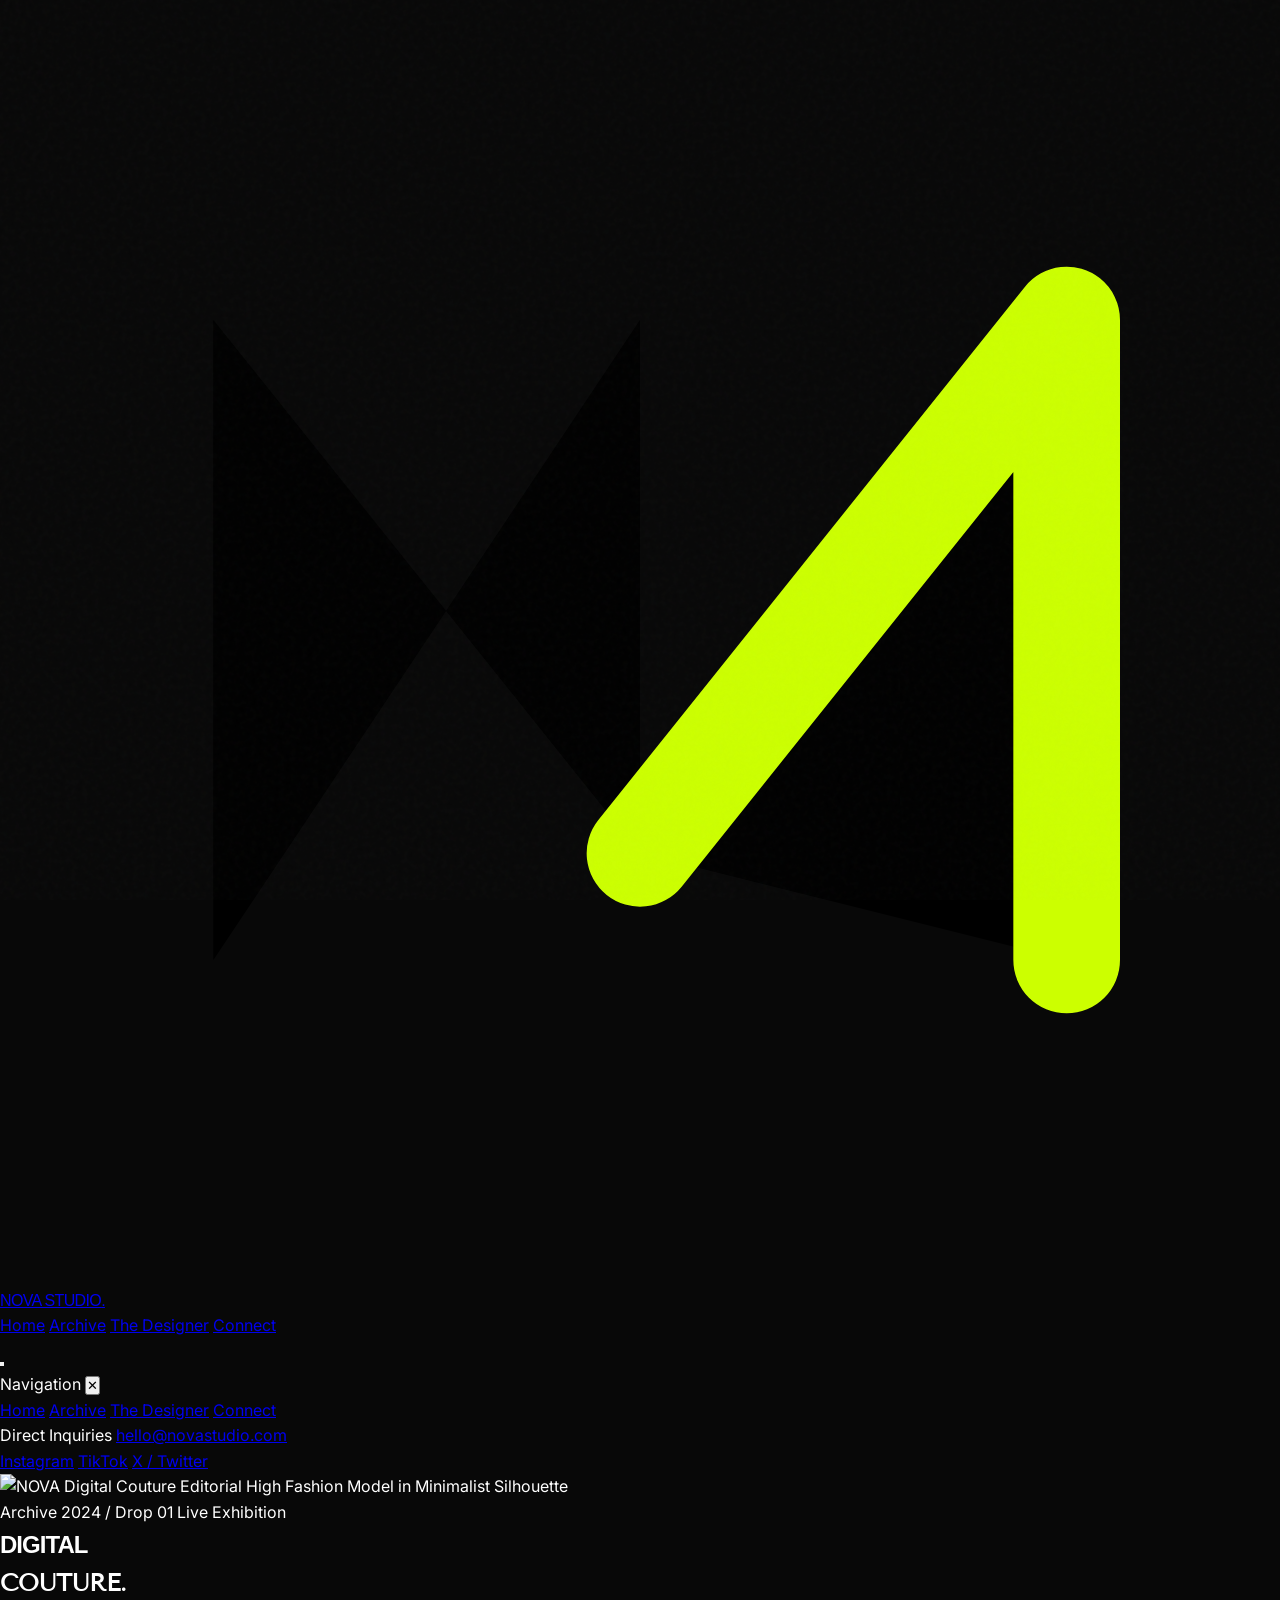
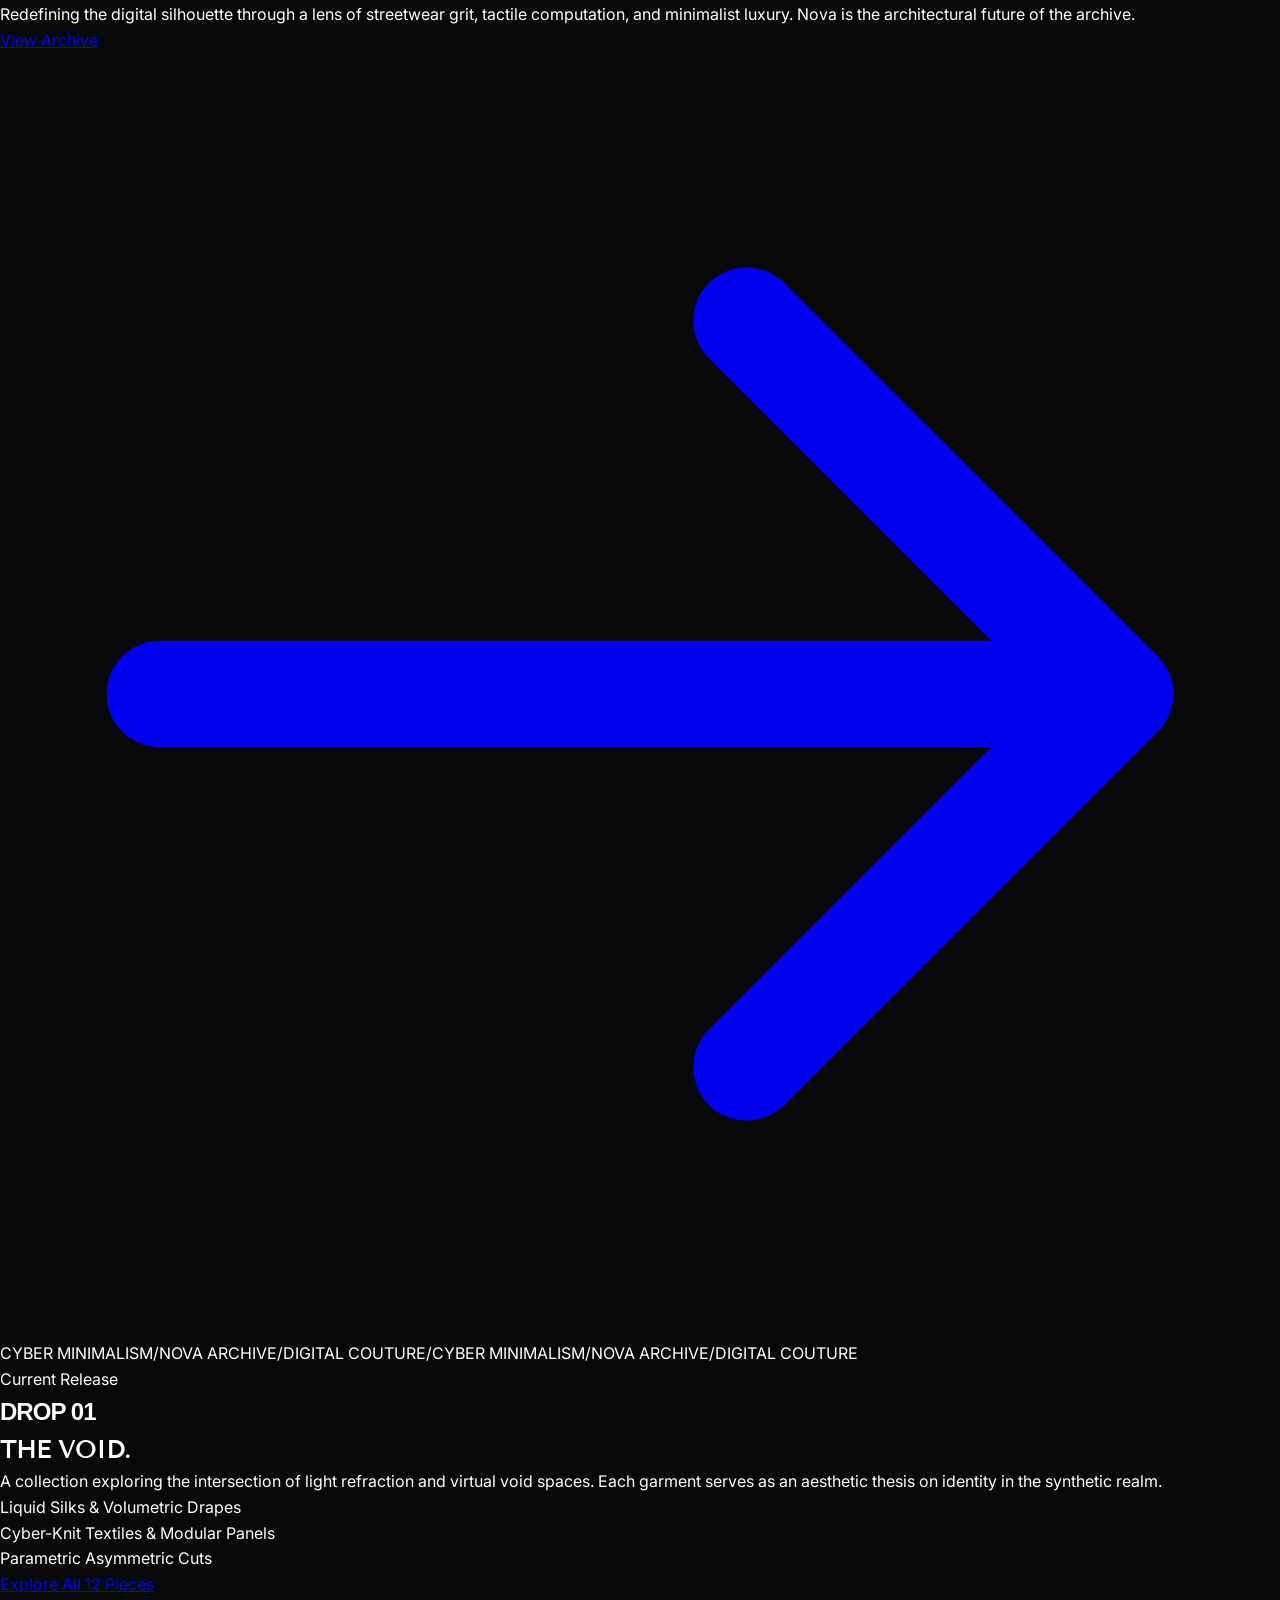
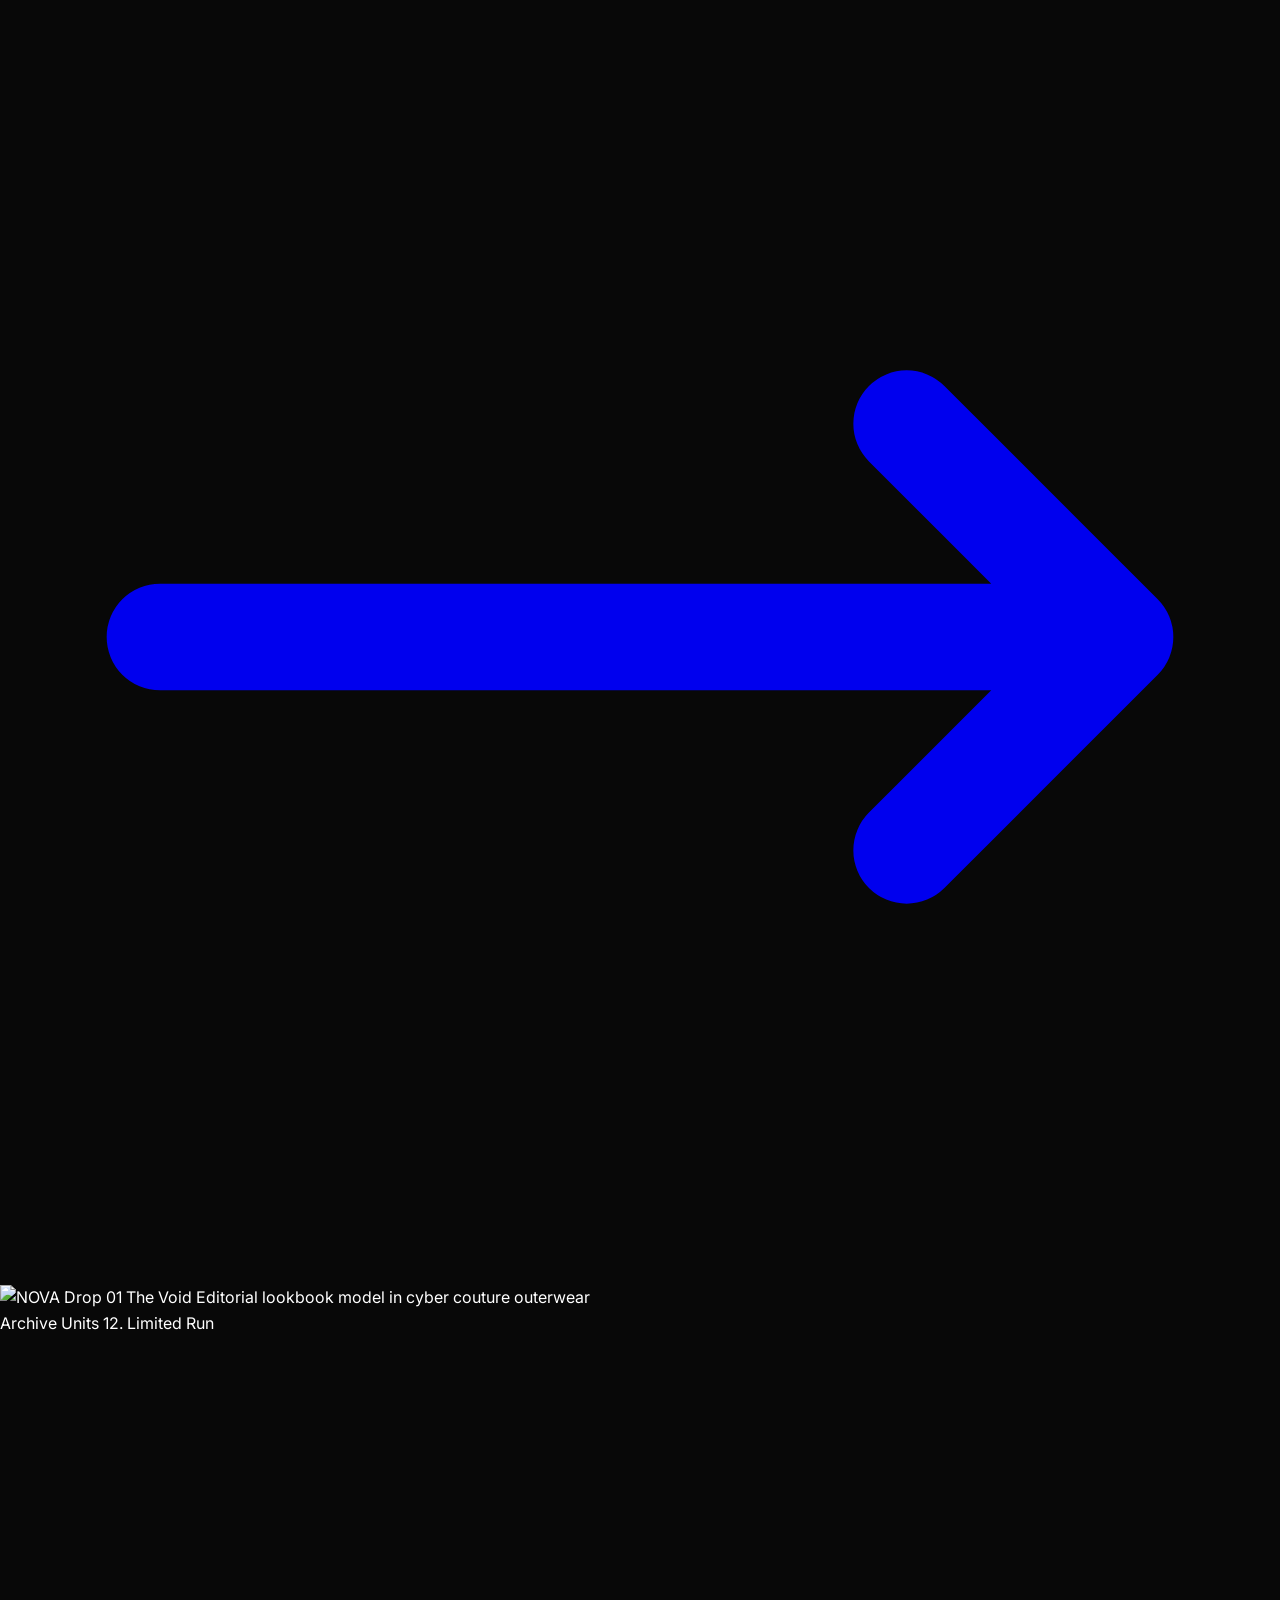
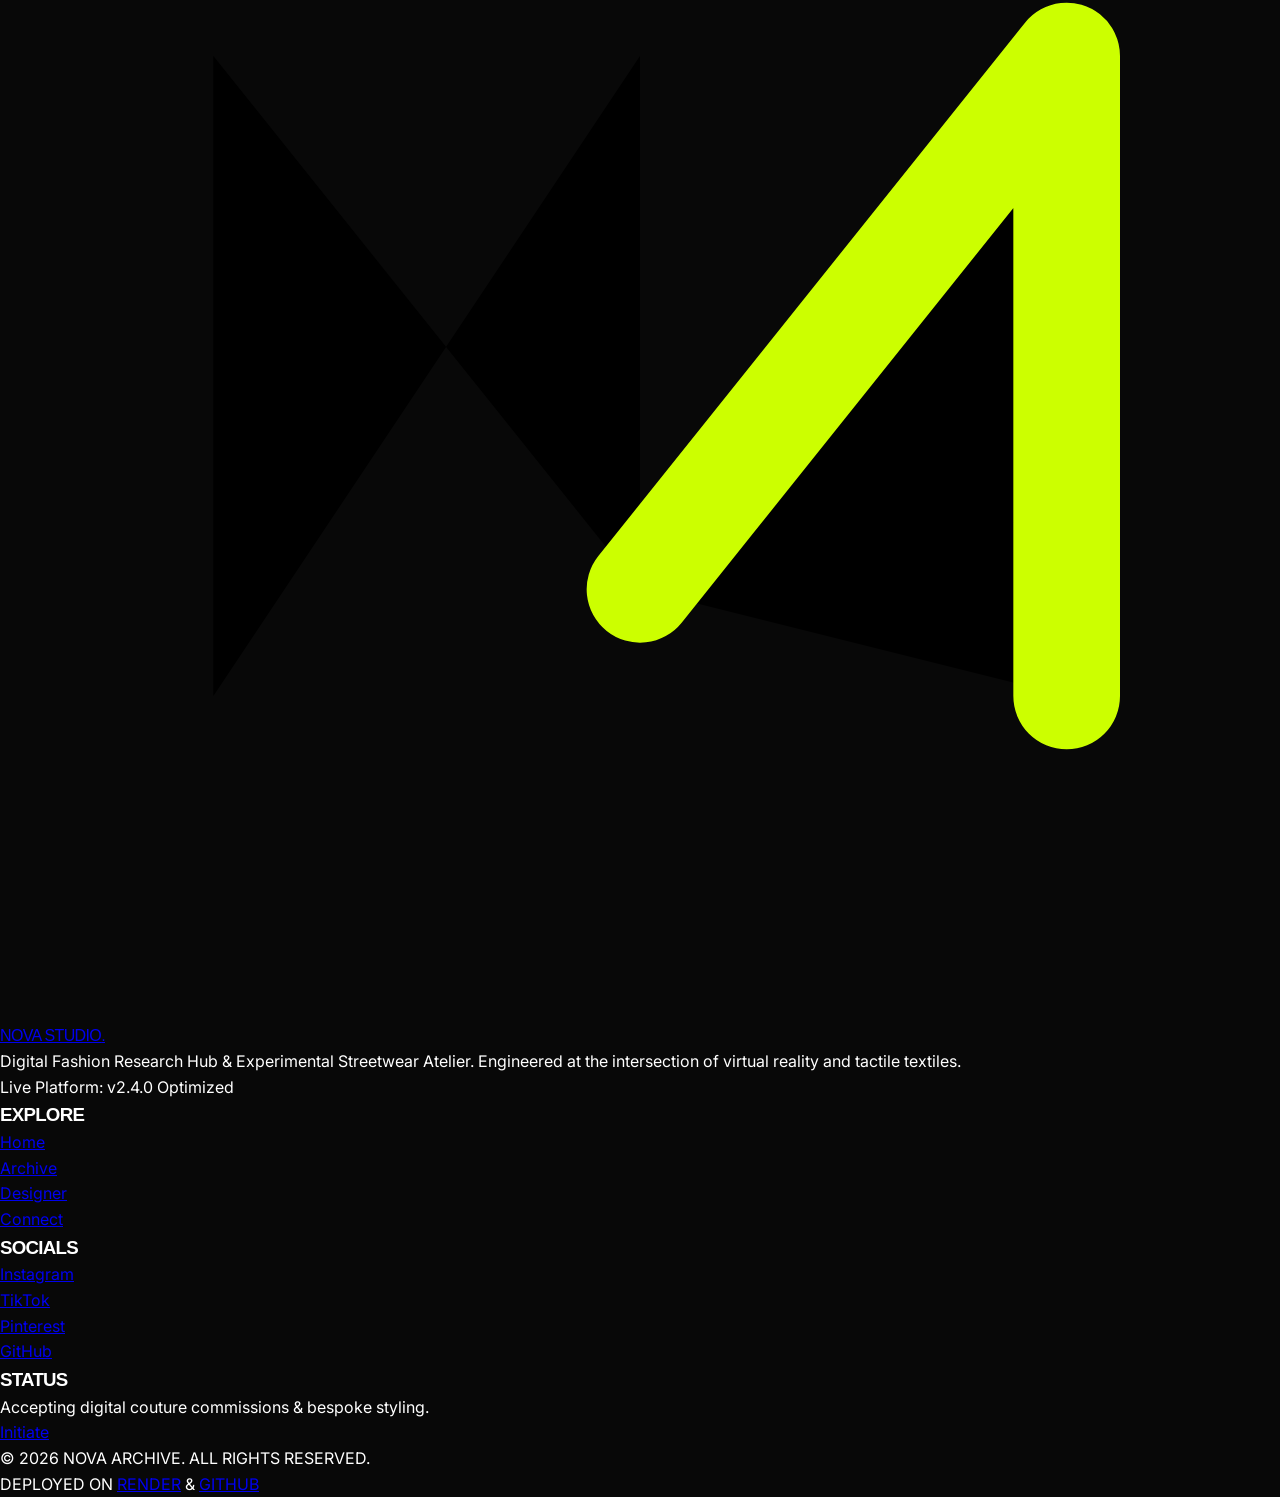
==== index.html @ a5603a93 "feat: full SEO, mobile nav drawer, favicon/logo, hero image fix, cursor optimization, sitemap, robot" ====
<!DOCTYPE html>
<html lang="en" class="scroll-smooth">
<head>
    <meta charset="UTF-8">
    <meta name="viewport" content="width=device-width, initial-scale=1.0">
    
    <!-- Primary SEO Meta Tags -->
    <title>NOVA DESIGN STUDIO | Digital Couture & High-End Streetwear Portfolio</title>
    <meta name="title" content="NOVA DESIGN STUDIO | Digital Couture & High-End Streetwear Portfolio">
    <meta name="description" content="Official portfolio of NOVA DESIGN STUDIO. Exploring the frontier of digital couture, cyber minimalism, and high-end archival streetwear silhouettes.">
    <meta name="keywords" content="Nova Design Studio, digital couture, virtual fashion, streetwear portfolio, cyber minimalism, archival fashion, 3D fashion design">
    <meta name="author" content="NOVA DESIGN STUDIO">
    <meta name="robots" content="index, follow, max-image-preview:large, max-snippet:-1, max-video-preview:-1">
    <link rel="canonical" href="https://nova-design-studio.onrender.com/">

    <!-- Favicon & Brand Icons -->
    <link rel="icon" type="image/svg+xml" href="favicon.svg">
    <link rel="apple-touch-icon" href="favicon.svg">
    <meta name="theme-color" content="#080808">

    <!-- Open Graph / Facebook -->
    <meta property="og:type" content="website">
    <meta property="og:url" content="https://nova-design-studio.onrender.com/">
    <meta property="og:site_name" content="NOVA DESIGN STUDIO">
    <meta property="og:title" content="NOVA DESIGN STUDIO | Digital Couture & Streetwear Portfolio">
    <meta property="og:description" content="Redefining the digital silhouette through a lens of streetwear grit and minimalist luxury. Explore the future of the archive.">
    <meta property="og:image" content="https://images.unsplash.com/photo-1539109132314-3477524c8d35?ixlib=rb-1.2.1&auto=format&fit=crop&w=1200&q=80">

    <!-- Twitter / X -->
    <meta property="twitter:card" content="summary_large_image">
    <meta property="twitter:url" content="https://nova-design-studio.onrender.com/">
    <meta property="twitter:title" content="NOVA DESIGN STUDIO | Digital Couture & Streetwear Portfolio">
    <meta property="twitter:description" content="Redefining the digital silhouette through a lens of streetwear grit and minimalist luxury. Explore the archive drops.">
    <meta property="twitter:image" content="https://images.unsplash.com/photo-1539109132314-3477524c8d35?ixlib=rb-1.2.1&auto=format&fit=crop&w=1200&q=80">

    <!-- Structured Data (JSON-LD) for Search Engines -->
    <script type="application/ld+json">
    {
      "@context": "https://schema.org",
      "@graph": [
        {
          "@type": "Organization",
          "@id": "https://nova-design-studio.onrender.com/#organization",
          "name": "NOVA DESIGN STUDIO",
          "url": "https://nova-design-studio.onrender.com/",
          "logo": "https://nova-design-studio.onrender.com/favicon.svg",
          "description": "Digital couture and archival streetwear fashion studio exploring futuristic virtual and physical aesthetics.",
          "sameAs": [
            "https://instagram.com/nova_archive",
            "https://tiktok.com/@nova_studio"
          ]
        },
        {
          "@type": "WebSite",
          "@id": "https://nova-design-studio.onrender.com/#website",
          "url": "https://nova-design-studio.onrender.com/",
          "name": "NOVA DESIGN STUDIO",
          "publisher": {
            "@id": "https://nova-design-studio.onrender.com/#organization"
          }
        }
      ]
    }
    </script>

    <!-- Tailwind CSS CDN -->
    <script src="https://cdn.tailwindcss.com"></script>
    <script>
        tailwind.config = {
            theme: {
                extend: {
                    colors: {
                        'nova-black': '#080808',
                        'nova-neon': '#ccff00',
                        'nova-gray': '#1a1a1a',
                    }
                }
            }
        }
    </script>
    <link rel="stylesheet" href="css/nova.css">
    <script src="js/nova.js" defer></script>
</head>
<body class="antialiased bg-[#080808] text-white selection:bg-[#ccff00] selection:text-black">

    <!-- Global Header -->
    <header>
        <nav class="fixed top-0 left-0 w-full z-50 px-6 sm:px-10 py-6 sm:py-8 flex justify-between items-center backdrop-blur-md bg-[#080808]/40 border-b border-white/5 transition-all duration-300">
            <!-- Brand Logo -->
            <a href="index.html" class="flex items-center space-x-3 group" aria-label="NOVA STUDIO Home">
                <div class="w-8 h-8 rounded-lg border border-white/20 bg-white/5 flex items-center justify-center group-hover:border-[#ccff00] transition-colors">
                    <svg viewBox="0 0 24 24" class="w-4 h-4 fill-none stroke-current text-white group-hover:text-[#ccff00] transition-colors" stroke-width="2">
                        <path d="M4 18V6l8 10V6" stroke-linecap="round" stroke-linejoin="round"/>
                        <path d="M12 16l8-10v12" stroke="#ccff00" stroke-linecap="round" stroke-linejoin="round"/>
                    </svg>
                </div>
                <span class="text-xl sm:text-2xl font-bold tracking-tighter brand-font">NOVA STUDIO<span class="text-[#ccff00]">.</span></span>
            </a>

            <!-- Desktop Navigation Links -->
            <div class="hidden md:flex items-center space-x-10 text-[11px] uppercase font-bold tracking-[0.3em]">
                <a href="index.html" class="hover-link active-nav text-[#ccff00]" aria-current="page">Home</a>
                <a href="collections.html" class="hover-link text-gray-300 hover:text-white">Archive</a>
                <a href="designer.html" class="hover-link text-gray-300 hover:text-white">The Designer</a>
                <a href="connect.html" class="hover-link text-gray-300 hover:text-white">Connect</a>
            </div>

            <!-- Mobile Hamburger Button -->
            <button id="mobile-menu-btn" class="md:hidden flex flex-col justify-center items-end w-10 h-10 space-y-1.5 focus:outline-none focus-visible:ring-2 focus-visible:ring-[#ccff00] p-1 rounded" aria-label="Toggle Navigation Menu" aria-expanded="false">
                <span class="w-7 h-0.5 bg-white transition-transform"></span>
                <span class="w-5 h-0.5 bg-[#ccff00] transition-all"></span>
                <span class="w-6 h-0.5 bg-white transition-transform"></span>
            </button>
        </nav>
    </header>

    <!-- Mobile Slide-over Drawer -->
    <div id="mobile-menu-drawer" class="fixed inset-0 z-[100] hidden opacity-0 transition-opacity duration-300 mobile-nav-overlay" role="dialog" aria-modal="true" aria-label="Mobile Navigation Menu">
        <!-- Backdrop -->
        <div class="absolute inset-0 bg-black/80 backdrop-blur-xl" id="mobile-menu-close"></div>
        <!-- Panel -->
        <div class="absolute top-0 right-0 w-full sm:w-80 h-full bg-[#0d0d0d] border-l border-white/10 p-8 flex flex-col justify-between transform translate-x-full mobile-nav-panel">
            <div>
                <div class="flex justify-between items-center mb-12">
                    <span class="text-xs uppercase font-bold tracking-[0.3em] text-[#ccff00]">Navigation</span>
                    <button id="mobile-menu-close-btn" class="text-white hover:text-[#ccff00] p-2 text-xl focus:outline-none" aria-label="Close menu" onclick="document.getElementById('mobile-menu-close').click()">
                        ✕
                    </button>
                </div>
                <nav class="flex flex-col space-y-6 text-xl uppercase font-black tracking-tight">
                    <a href="index.html" class="mobile-nav-link text-[#ccff00]">Home</a>
                    <a href="collections.html" class="mobile-nav-link text-gray-300 hover:text-white">Archive</a>
                    <a href="designer.html" class="mobile-nav-link text-gray-300 hover:text-white">The Designer</a>
                    <a href="connect.html" class="mobile-nav-link text-gray-300 hover:text-white">Connect</a>
                </nav>
            </div>
            <div class="pt-8 border-t border-white/10">
                <span class="text-[10px] uppercase font-bold tracking-[0.3em] text-gray-500 block mb-4">Direct Inquiries</span>
                <a href="mailto:hello@novastudio.com" class="text-sm font-light text-gray-300 hover:text-[#ccff00] transition-colors">hello@novastudio.com</a>
                <div class="flex space-x-6 mt-6 text-xs text-gray-400 font-semibold tracking-wider">
                    <a href="#" class="hover:text-[#ccff00]">Instagram</a>
                    <a href="#" class="hover:text-[#ccff00]">TikTok</a>
                    <a href="#" class="hover:text-[#ccff00]">X / Twitter</a>
                </div>
            </div>
        </div>
    </div>

    <!-- Main Content & Hero Section -->
    <main>
        <section class="min-h-screen flex flex-col justify-end px-6 sm:px-10 pb-16 sm:pb-24 relative overflow-hidden" aria-label="Hero Editorial">
            <!-- Hero Background Image & Overlays (Fixed visibility bug: proper z-index and overlays) -->
            <div class="absolute inset-0 z-0 overflow-hidden">
                <img id="hero-img" 
                     src="https://images.unsplash.com/photo-1539109132314-3477524c8d35?ixlib=rb-1.2.1&auto=format&fit=crop&w=2400&q=85" 
                     alt="NOVA Digital Couture Editorial High Fashion Model in Minimalist Silhouette" 
                     class="w-full h-full object-cover object-center opacity-70 grayscale hover:grayscale-0 transition-all duration-1000 scale-100 filter contrast-125"
                     loading="eager"
                     fetchpriority="high">
                <!-- Multi-layer cinematic vignette for maximum readability and mood -->
                <div class="absolute inset-0 bg-gradient-to-t from-[#080808] via-[#080808]/40 to-[#080808]/75 pointer-events-none"></div>
                <div class="absolute inset-0 bg-radial-vignette pointer-events-none"></div>
            </div>
            
            <!-- Hero Content -->
            <div class="relative z-10 nova-reveal max-w-7xl">
                <div class="flex items-center space-x-3 mb-6">
                    <span class="inline-block px-3.5 py-1 border border-white/20 text-[10px] sm:text-[11px] uppercase tracking-[0.25em] font-medium backdrop-blur-md bg-black/40 text-gray-200">
                        Archive 2024 / Drop 01
                    </span>
                    <span class="inline-flex items-center space-x-1.5 px-3 py-1 rounded-full bg-[#ccff00]/10 border border-[#ccff00]/30 text-[#ccff00] text-[10px] tracking-widest uppercase font-bold">
                        <span class="w-1.5 h-1.5 rounded-full bg-[#ccff00] animate-pulse"></span>
                        <span>Live Exhibition</span>
                    </span>
                </div>

                <h1 class="text-6xl sm:text-7xl md:text-8xl lg:text-[11vw] leading-[0.85] font-black tracking-tighter mb-8 sm:mb-10 uppercase text-white">
                    DIGITAL <br> 
                    <span class="editorial-serif italic font-normal lowercase tracking-normal text-transparent bg-clip-text bg-gradient-to-r from-white via-gray-200 to-gray-400">Couture.</span>
                </h1>
                
                <div class="flex flex-col md:flex-row justify-between items-start md:items-end gap-8 pt-4">
                    <p class="text-gray-300 max-w-md text-sm sm:text-base font-light leading-relaxed">
                        Redefining the digital silhouette through a lens of streetwear grit, tactile computation, and minimalist luxury. Nova is the architectural future of the archive.
                    </p>
                    <a href="collections.html" class="group inline-flex items-center space-x-5" aria-label="Explore the collection archive">
                        <span class="text-[11px] uppercase font-bold tracking-[0.3em] group-hover:text-[#ccff00] transition-colors">View Archive</span>
                        <div class="w-14 h-14 sm:w-16 sm:h-16 border border-white/30 rounded-full flex items-center justify-center bg-white/5 backdrop-blur-sm group-hover:bg-[#ccff00] group-hover:text-black group-hover:border-[#ccff00] group-hover:scale-105 transition-all duration-300 shadow-lg">
                            <svg class="w-5 h-5 transition-transform group-hover:translate-x-1" fill="none" stroke="currentColor" viewBox="0 0 24 24">
                                <path stroke-linecap="round" stroke-linejoin="round" stroke-width="2" d="M14 5l7 7m0 0l-7 7m7-7H3"></path>
                            </svg>
                        </div>
                    </a>
                </div>
            </div>
        </section>

        <!-- Side Scroller Text Marquee -->
        <section class="py-6 sm:py-8 border-y border-white/10 overflow-hidden whitespace-nowrap bg-white text-black select-none" aria-hidden="true">
            <div class="inline-flex animate-marquee">
                <span class="text-4xl sm:text-6xl md:text-[6vw] font-black tracking-tighter uppercase mr-16">CYBER MINIMALISM</span>
                <span class="text-4xl sm:text-6xl md:text-[6vw] font-black tracking-tighter uppercase mr-16 text-black/40">/</span>
                <span class="text-4xl sm:text-6xl md:text-[6vw] font-black tracking-tighter uppercase mr-16">NOVA ARCHIVE</span>
                <span class="text-4xl sm:text-6xl md:text-[6vw] font-black tracking-tighter uppercase mr-16 text-black/40">/</span>
                <span class="text-4xl sm:text-6xl md:text-[6vw] font-black tracking-tighter uppercase mr-16">DIGITAL COUTURE</span>
                <span class="text-4xl sm:text-6xl md:text-[6vw] font-black tracking-tighter uppercase mr-16 text-black/40">/</span>
                <span class="text-4xl sm:text-6xl md:text-[6vw] font-black tracking-tighter uppercase mr-16">CYBER MINIMALISM</span>
                <span class="text-4xl sm:text-6xl md:text-[6vw] font-black tracking-tighter uppercase mr-16 text-black/40">/</span>
                <span class="text-4xl sm:text-6xl md:text-[6vw] font-black tracking-tighter uppercase mr-16">NOVA ARCHIVE</span>
                <span class="text-4xl sm:text-6xl md:text-[6vw] font-black tracking-tighter uppercase mr-16 text-black/40">/</span>
                <span class="text-4xl sm:text-6xl md:text-[6vw] font-black tracking-tighter uppercase mr-16">DIGITAL COUTURE</span>
            </div>
        </section>

        <!-- Featured Drop Section -->
        <section class="py-24 sm:py-36 px-6 sm:px-10 max-w-7xl mx-auto" aria-labelledby="featured-drop-title">
            <div class="grid grid-cols-1 md:grid-cols-2 gap-12 sm:gap-20 items-center">
                <article class="nova-reveal">
                    <span class="text-[#ccff00] text-[10px] uppercase font-bold tracking-[0.4em] mb-4 block">Current Release</span>
                    <h2 id="featured-drop-title" class="text-4xl sm:text-6xl font-black tracking-tighter mb-8 uppercase leading-tight">
                        DROP 01 <br> 
                        <span class="editorial-serif font-normal text-[#ccff00] italic">The Void.</span>
                    </h2>
                    <p class="text-gray-300 mb-8 leading-relaxed font-light text-base sm:text-lg">
                        A collection exploring the intersection of light refraction and virtual void spaces. Each garment serves as an aesthetic thesis on identity in the synthetic realm.
                    </p>
                    <ul class="space-y-4 text-xs uppercase font-bold tracking-widest text-gray-400 mb-10">
                        <li class="flex items-center space-x-4"><span class="w-2.5 h-0.5 bg-[#ccff00]"></span> <span>Liquid Silks & Volumetric Drapes</span></li>
                        <li class="flex items-center space-x-4"><span class="w-2.5 h-0.5 bg-[#ccff00]"></span> <span>Cyber-Knit Textiles & Modular Panels</span></li>
                        <li class="flex items-center space-x-4"><span class="w-2.5 h-0.5 bg-[#ccff00]"></span> <span>Parametric Asymmetric Cuts</span></li>
                    </ul>
                    <a href="collections.html" class="inline-flex items-center space-x-4 text-xs uppercase font-bold tracking-[0.3em] text-[#ccff00] hover:text-white transition-colors">
                        <span>Explore All 12 Pieces</span>
                        <svg class="w-4 h-4" fill="none" stroke="currentColor" viewBox="0 0 24 24"><path stroke-linecap="round" stroke-linejoin="round" stroke-width="2" d="M17 8l4 4m0 0l-4 4m4-4H3"></path></svg>
                    </a>
                </article>

                <div class="relative nova-reveal">
                    <div class="relative overflow-hidden rounded-sm border border-white/10 group aspect-[4/5] bg-neutral-900">
                        <img src="https://images.unsplash.com/photo-1515886657613-9f3515b0c78f?ixlib=rb-1.2.1&auto=format&fit=crop&w=1200&q=80" 
                             alt="NOVA Drop 01 The Void Editorial lookbook model in cyber couture outerwear" 
                             class="w-full h-full object-cover transition-transform duration-700 group-hover:scale-105 filter grayscale hover:grayscale-0"
                             loading="lazy">
                        <div class="absolute inset-0 bg-gradient-to-t from-black/80 via-transparent to-transparent opacity-60 group-hover:opacity-20 transition-opacity"></div>
                    </div>
                    <!-- Spec Sheet Badge -->
                    <div class="absolute -bottom-6 -left-4 sm:-bottom-8 sm:-left-8 w-32 h-32 sm:w-40 sm:h-40 border border-white/20 p-4 sm:p-6 flex flex-col justify-center items-center backdrop-blur-xl bg-[#080808]/90 shadow-2xl">
                        <span class="text-[9px] uppercase tracking-widest text-gray-400 font-bold mb-1">Archive Units</span>
                        <span class="text-3xl sm:text-4xl font-black text-[#ccff00]">12.</span>
                        <span class="text-[8px] uppercase tracking-wider text-gray-500 font-semibold mt-1">Limited Run</span>
                    </div>
                </div>
            </div>
        </section>
    </main>

    <!-- Global Footer -->
    <footer class="pt-20 pb-12 px-6 sm:px-10 border-t border-white/10 bg-[#060606]">
        <div class="max-w-7xl mx-auto flex flex-col md:flex-row justify-between items-start gap-12 mb-16">
            <div class="max-w-sm">
                <a href="index.html" class="flex items-center space-x-3 mb-6">
                    <div class="w-7 h-7 rounded border border-white/20 flex items-center justify-center">
                        <svg viewBox="0 0 24 24" class="w-3.5 h-3.5 fill-none stroke-white" stroke-width="2">
                            <path d="M4 18V6l8 10V6" stroke-linecap="round" stroke-linejoin="round"/>
                            <path d="M12 16l8-10v12" stroke="#ccff00" stroke-linecap="round" stroke-linejoin="round"/>
                        </svg>
                    </div>
                    <span class="text-2xl font-black tracking-tighter brand-font">NOVA STUDIO<span class="text-[#ccff00]">.</span></span>
                </a>
                <p class="text-gray-400 text-xs font-light leading-relaxed mb-6">
                    Digital Fashion Research Hub & Experimental Streetwear Atelier. Engineered at the intersection of virtual reality and tactile textiles.
                </p>
                <div class="text-[10px] text-gray-500 uppercase tracking-widest font-semibold">
                    Live Platform: <span class="text-[#ccff00]">v2.4.0 Optimized</span>
                </div>
            </div>

            <div class="grid grid-cols-2 sm:grid-cols-3 gap-10 sm:gap-16 w-full md:w-auto">
                <div>
                    <h3 class="text-[10px] uppercase font-black tracking-[0.3em] mb-5 text-[#ccff00]">Explore</h3>
                    <ul class="space-y-3 text-xs font-light">
                        <li><a href="index.html" class="text-gray-300 hover:text-[#ccff00] transition-colors">Home</a></li>
                        <li><a href="collections.html" class="text-gray-300 hover:text-[#ccff00] transition-colors">Archive</a></li>
                        <li><a href="designer.html" class="text-gray-300 hover:text-[#ccff00] transition-colors">Designer</a></li>
                        <li><a href="connect.html" class="text-gray-300 hover:text-[#ccff00] transition-colors">Connect</a></li>
                    </ul>
                </div>
                <div>
                    <h3 class="text-[10px] uppercase font-black tracking-[0.3em] mb-5 text-[#ccff00]">Socials</h3>
                    <ul class="space-y-3 text-xs font-light">
                        <li><a href="https://instagram.com" target="_blank" rel="noopener noreferrer" class="text-gray-300 hover:text-[#ccff00] transition-colors">Instagram</a></li>
                        <li><a href="https://tiktok.com" target="_blank" rel="noopener noreferrer" class="text-gray-300 hover:text-[#ccff00] transition-colors">TikTok</a></li>
                        <li><a href="https://pinterest.com" target="_blank" rel="noopener noreferrer" class="text-gray-300 hover:text-[#ccff00] transition-colors">Pinterest</a></li>
                        <li><a href="https://github.com/memunagandhi/NOVA-DESIGN-STUDIO" target="_blank" rel="noopener noreferrer" class="text-gray-300 hover:text-[#ccff00] transition-colors">GitHub</a></li>
                    </ul>
                </div>
                <div class="col-span-2 sm:col-span-1">
                    <h3 class="text-[10px] uppercase font-black tracking-[0.3em] mb-5 text-[#ccff00]">Status</h3>
                    <p class="text-xs text-gray-400 font-light mb-3">Accepting digital couture commissions & bespoke styling.</p>
                    <a href="connect.html" class="inline-block text-[10px] uppercase tracking-widest text-black bg-[#ccff00] font-bold px-4 py-2 hover:bg-white transition-colors">Initiate</a>
                </div>
            </div>
        </div>

        <div class="max-w-7xl mx-auto pt-8 border-t border-white/5 flex flex-col sm:flex-row justify-between items-center gap-4 text-[9px] uppercase tracking-[0.35em] text-gray-500 font-semibold">
            <div>
                &copy; <span class="copyright-year">2026</span> NOVA ARCHIVE. ALL RIGHTS RESERVED.
            </div>
            <div>
                DEPLOYED ON <a href="https://nova-design-studio.onrender.com/" class="text-gray-400 hover:text-[#ccff00]">RENDER</a> &amp; <a href="https://github.com/memunagandhi/NOVA-DESIGN-STUDIO" class="text-gray-400 hover:text-[#ccff00]">GITHUB</a>
            </div>
        </div>
    </footer>

    <!-- Marquee Animation Keyframes -->
    <style>
        @keyframes marquee {
            0% { transform: translateX(0); }
            100% { transform: translateX(-50%); }
        }
        .animate-marquee {
            display: inline-flex;
            animation: marquee 25s linear infinite;
        }
        .animate-marquee:hover {
            animation-play-state: paused;
        }
    </style>
</body>
</html>
---- css/nova.css ----
@import url('https://fonts.googleapis.com/css2?family=Syncopate:wght@400;700&family=Tenor+Sans&family=Inter:wght@300;400;500;600;700&display=swap');

:root {
    --nova-black: #080808;
    --nova-card-bg: #0e0e0e;
    --nova-white: #ffffff;
    --nova-neon: #ccff00; /* Neon Lime */
    --nova-gray: #1a1a1a;
    --nova-muted: #888888;
    --nova-border: rgba(255, 255, 255, 0.12);
}

* {
    margin: 0;
    padding: 0;
    box-sizing: border-box;
}

/* Enable custom cursor styling ONLY on devices that support hover with mouse/fine pointer */
@media (hover: hover) and (pointer: fine) {
    *, a, button, input, textarea, select {
        cursor: none !important;
    }
}

html {
    scroll-behavior: smooth;
    background-color: var(--nova-black);
}

body {
    background-color: var(--nova-black);
    color: var(--nova-white);
    font-family: 'Inter', -apple-system, BlinkMacSystemFont, "Segoe UI", Roboto, sans-serif;
    overflow-x: hidden;
    line-height: 1.6;
    -webkit-font-smoothing: antialiased;
    -moz-osx-font-smoothing: grayscale;
    position: relative;
    min-height: 100vh;
}

/* Subtle Film Grain / Noise Overlay (Lightweight SVG Data URI) */
body::after {
    content: "";
    position: fixed;
    inset: 0;
    width: 100%;
    height: 100%;
    background-image: url("data:image/svg+xml,%3Csvg viewBox='0 0 200 200' xmlns='http://www.w3.org/2000/svg'%3E%3Cfilter id='noiseFilter'%3E%3CfeTurbulence type='fractalNoise' baseFrequency='0.8' numOctaves='3' stitchTiles='stitch'/%3E%3C/filter%3E%3Crect width='100%25' height='100%25' filter='url(%23noiseFilter)' opacity='0.04'/%3E%3C/svg%3E");
    pointer-events: none;
    z-index: 95;
    opacity: 0.6;
}

/* Custom Cursor */
.custom-cursor {
    position: fixed;
    top: 0;
    left: 0;
    width: 8px;
    height: 8px;
    background: var(--nova-neon);
    border-radius: 50%;
    pointer-events: none;
    z-index: 9999;
    transform: translate3d(-100px, -100px, 0);
    transition: width 0.25s cubic-bezier(0.16, 1, 0.3, 1),
                height 0.25s cubic-bezier(0.16, 1, 0.3, 1),
                background-color 0.25s ease,
                opacity 0.2s ease;
    mix-blend-mode: difference;
    box-shadow: 0 0 10px rgba(204, 255, 0, 0.6);
}

.cursor-follower {
    position: fixed;
    top: 0;
    left: 0;
    width: 36px;
    height: 36px;
    border: 1.5px solid rgba(255, 255, 255, 0.8);
    border-radius: 50%;
    pointer-events: none;
    z-index: 9998;
    transform: translate3d(-100px, -100px, 0);
    transition: width 0.25s cubic-bezier(0.16, 1, 0.3, 1),
                height 0.25s cubic-bezier(0.16, 1, 0.3, 1),
                border-color 0.25s ease,
                background-color 0.25s ease,
                opacity 0.2s ease;
    mix-blend-mode: difference;
}

/* Cursor Hover states */
body.cursor-hover .custom-cursor {
    width: 14px;
    height: 14px;
    background: var(--nova-neon);
    box-shadow: 0 0 16px rgba(204, 255, 0, 0.9);
}

body.cursor-hover .cursor-follower {
    width: 58px;
    height: 58px;
    border-color: var(--nova-neon);
    background: rgba(204, 255, 0, 0.12);
}

body.cursor-hidden .custom-cursor,
body.cursor-hidden .cursor-follower {
    opacity: 0;
}

/* Hide custom cursor on touch/mobile screens */
@media (pointer: coarse), (hover: none) {
    .custom-cursor,
    .cursor-follower {
        display: none !important;
    }
}

/* Typography */
h1, h2, h3, h4, .brand-font {
    font-family: 'Syncopate', sans-serif;
    letter-spacing: -0.04em;
    text-transform: uppercase;
}

.editorial-serif {
    font-family: 'Tenor Sans', serif;
    letter-spacing: normal;
}

/* Text glow & Neon accents */
.text-nova-neon {
    color: var(--nova-neon);
}

.bg-nova-neon {
    background-color: var(--nova-neon);
}

.border-nova-neon {
    border-color: var(--nova-neon);
}

.shadow-neon-glow {
    box-shadow: 0 0 25px rgba(204, 255, 0, 0.35);
}

/* Atmospheric Vignette */
.bg-radial-vignette {
    background: radial-gradient(circle at 50% 50%, transparent 40%, rgba(8, 8, 8, 0.85) 100%);
}

/* Reveal Animations */
.nova-reveal {
    opacity: 0;
    transform: translateY(35px);
    transition: opacity 0.9s cubic-bezier(0.16, 1, 0.3, 1), transform 0.9s cubic-bezier(0.16, 1, 0.3, 1);
    will-change: opacity, transform;
}

.nova-reveal.active {
    opacity: 1;
    transform: translateY(0);
}

/* Magnetic Link Underline Animation */
.hover-link {
    position: relative;
    overflow: hidden;
    display: inline-block;
}

.hover-link::after {
    content: "";
    position: absolute;
    bottom: -2px;
    left: 0;
    width: 100%;
    height: 1.5px;
    background: var(--nova-neon);
    transform: scaleX(0);
    transform-origin: right;
    transition: transform 0.4s cubic-bezier(0.2, 0.6, 0.2, 1);
}

.hover-link:hover::after,
.hover-link.active-nav::after {
    transform: scaleX(1);
    transform-origin: left;
}

/* Mobile Menu Transitions */
.mobile-nav-overlay {
    transition: opacity 0.4s ease, visibility 0.4s ease;
}

.mobile-nav-panel {
    transition: transform 0.45s cubic-bezier(0.16, 1, 0.3, 1);
}

/* Smooth Focus Outlines for Accessibility */
a:focus-visible, button:focus-visible, input:focus-visible, textarea:focus-visible {
    outline: 2px solid var(--nova-neon);
    outline-offset: 3px;
}

/* Custom Scrollbar */
::-webkit-scrollbar {
    width: 6px;
}
::-webkit-scrollbar-track {
    background: var(--nova-black);
}
::-webkit-scrollbar-thumb {
    background: #262626;
    border-radius: 3px;
}
::-webkit-scrollbar-thumb:hover {
    background: var(--nova-neon);
}
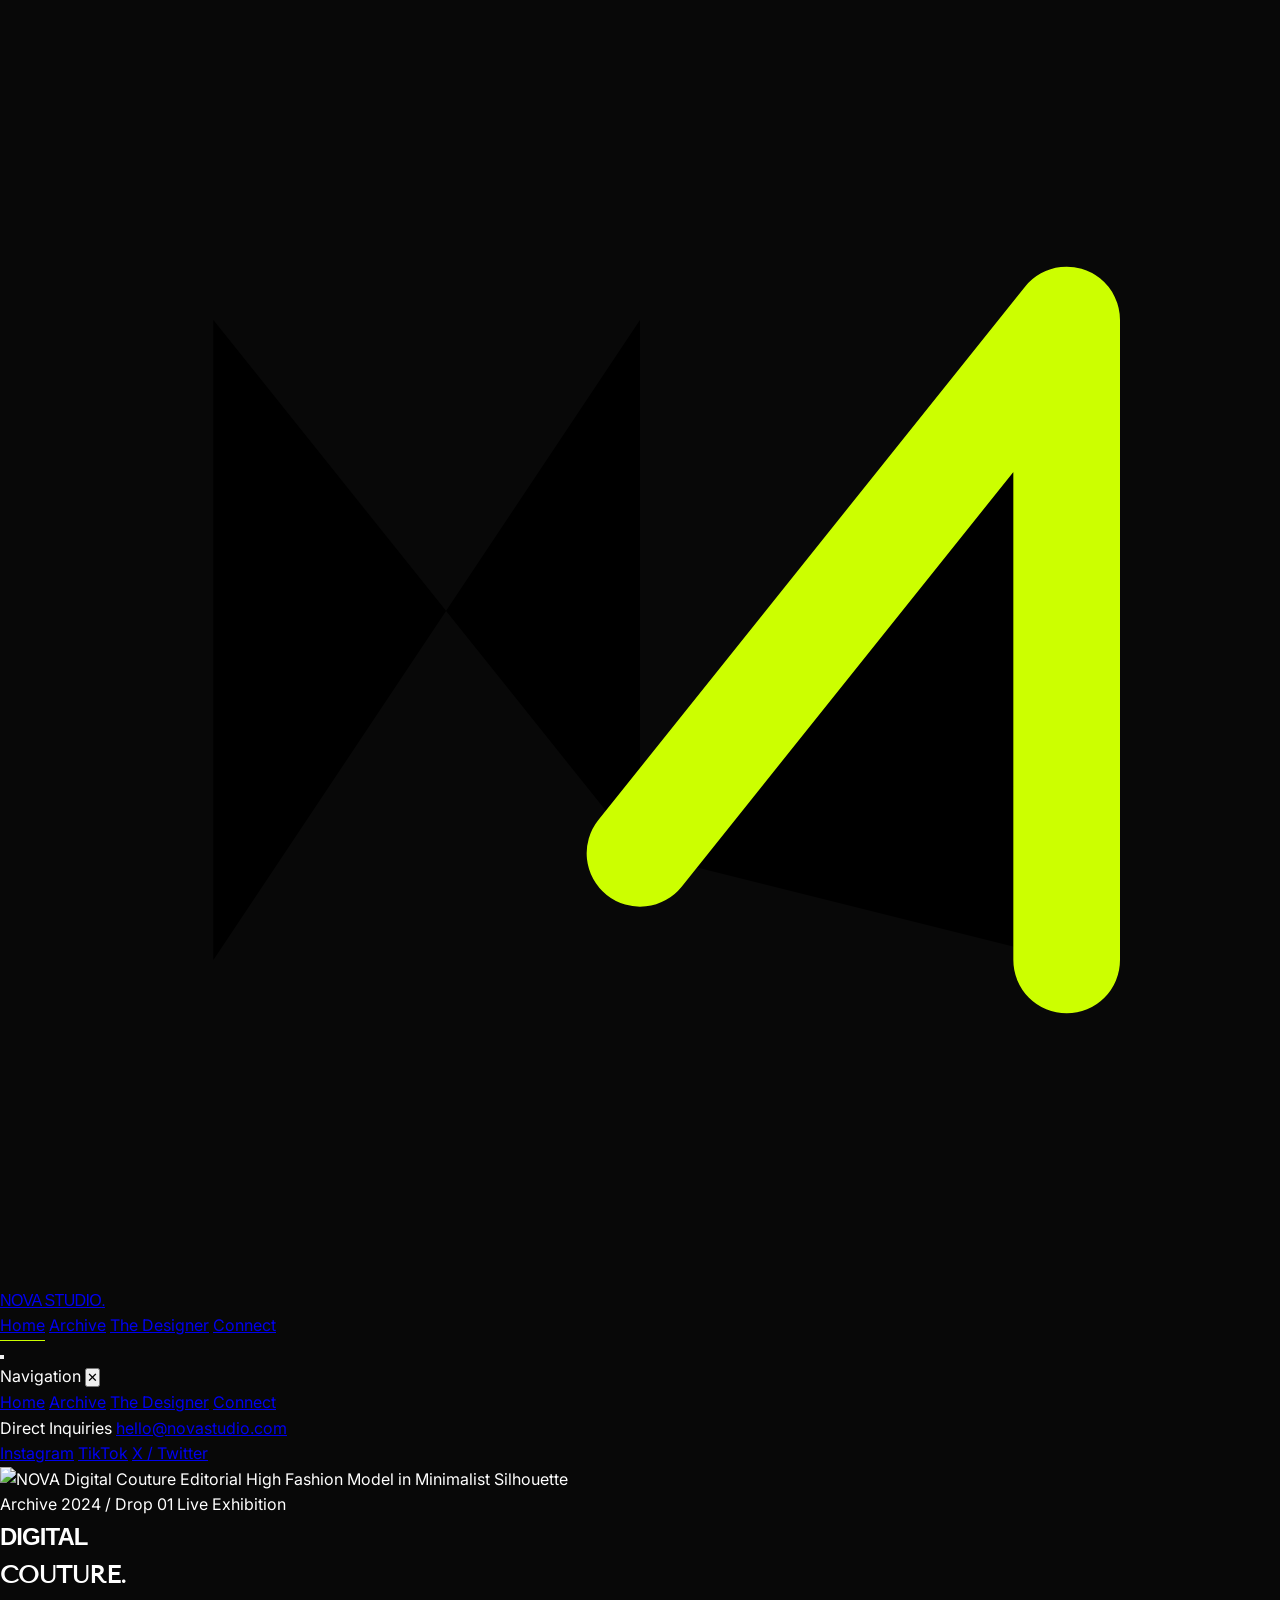
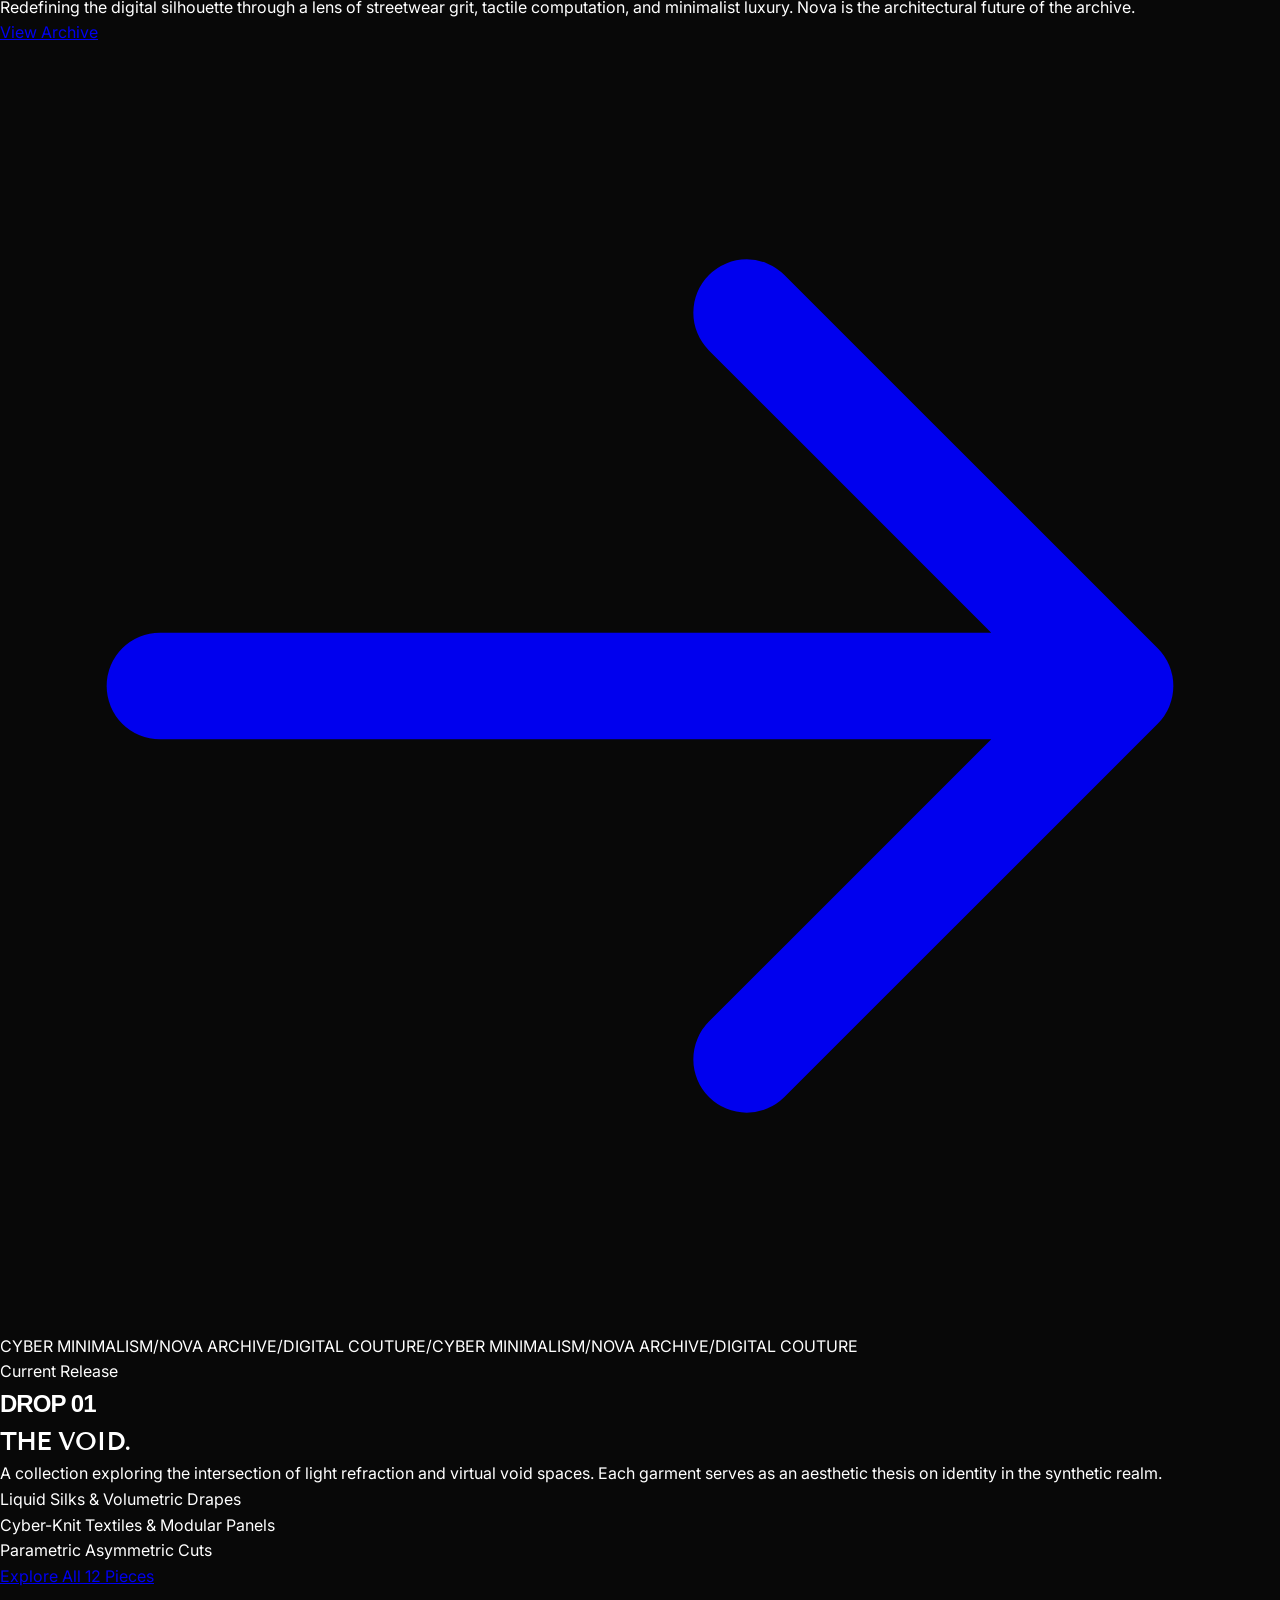
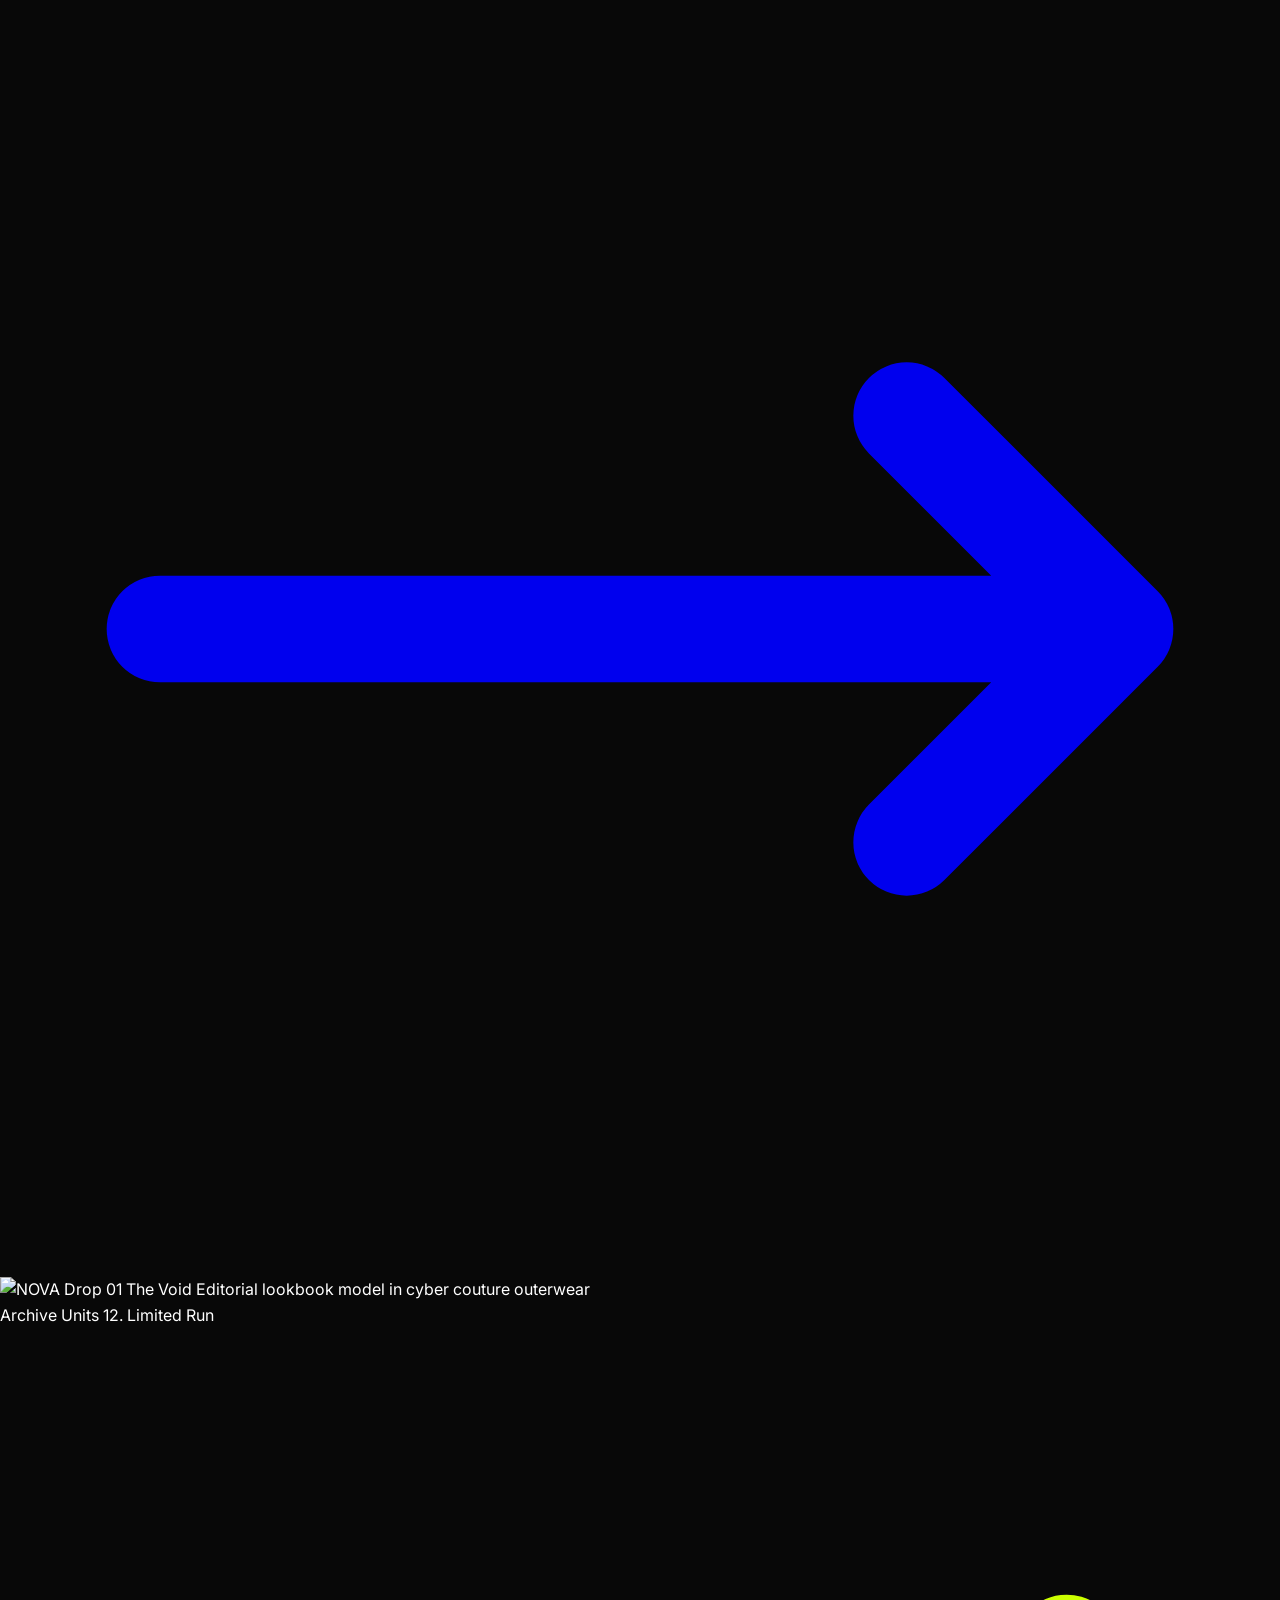
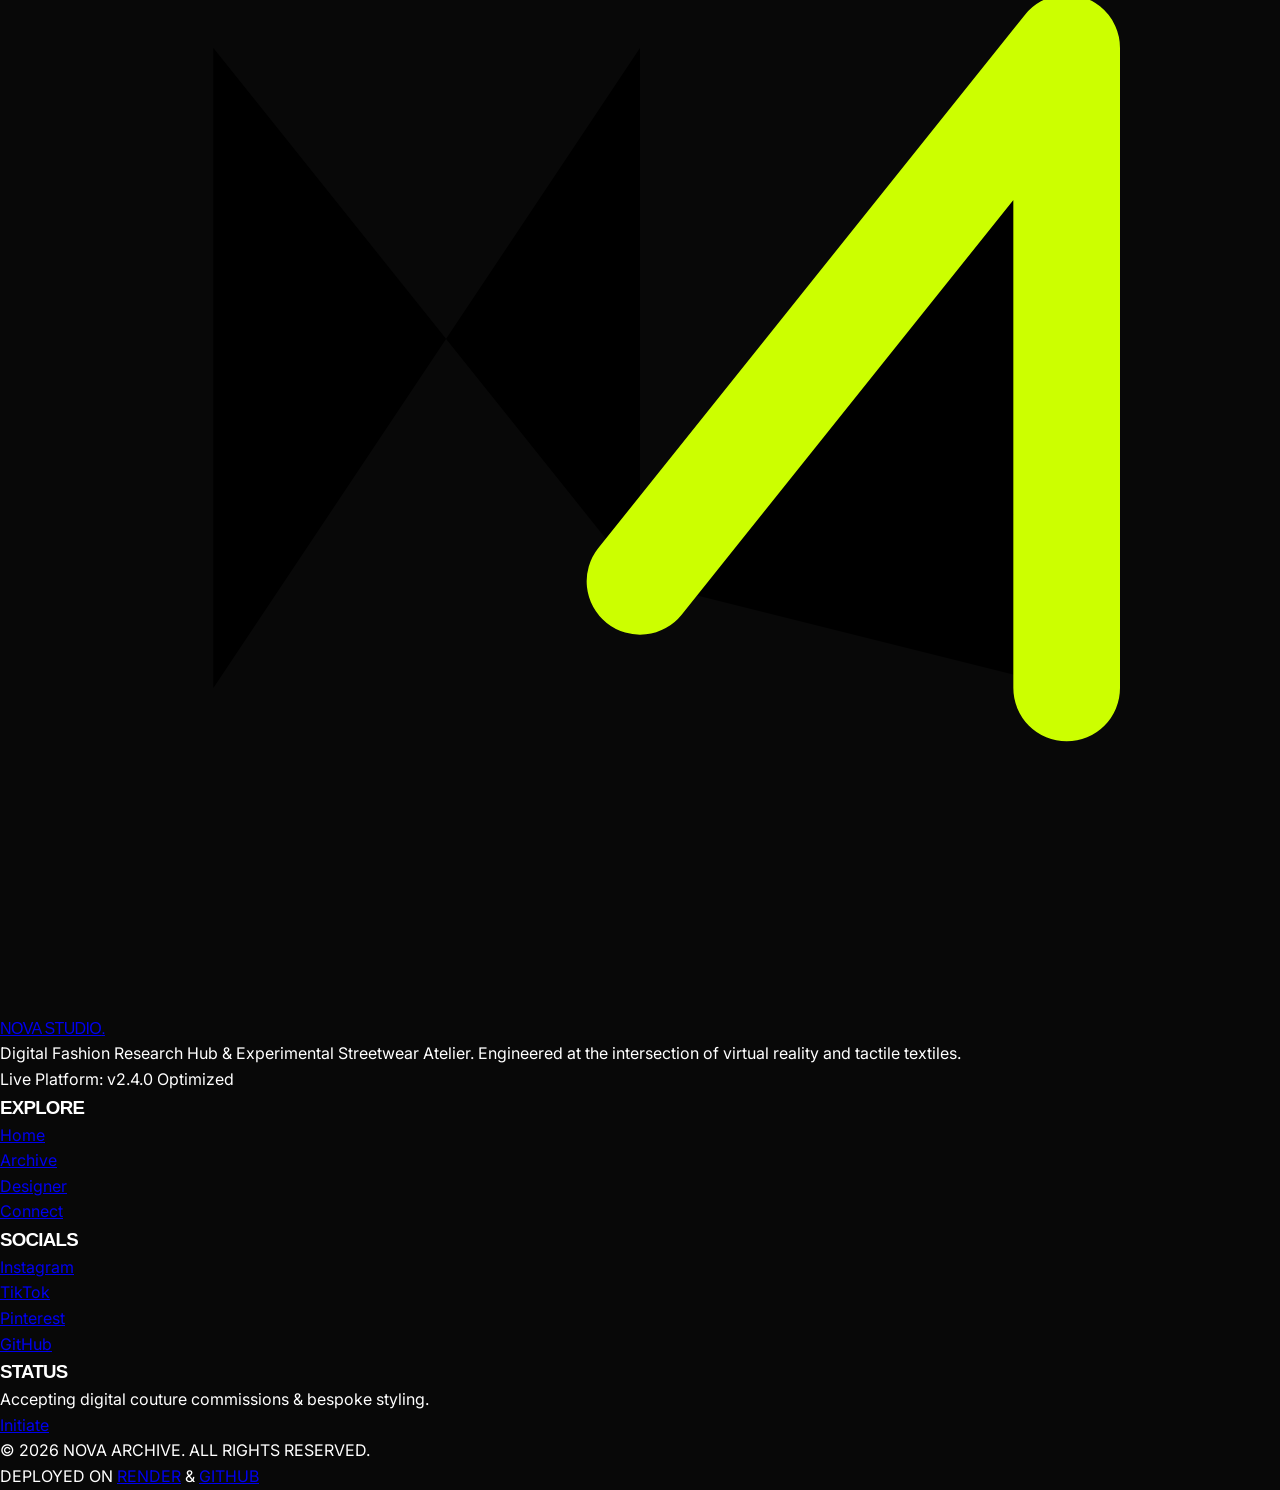
==== commit 76913ce5: "style: remove custom cursor, simplify gradients, clean white/black aesthetic" ====
--- a/index.html
+++ b/index.html
@@ -151,15 +151,13 @@
         <section class="min-h-screen flex flex-col justify-end px-6 sm:px-10 pb-16 sm:pb-24 relative overflow-hidden" aria-label="Hero Editorial">
             <!-- Hero Background Image & Overlays (Fixed visibility bug: proper z-index and overlays) -->
             <div class="absolute inset-0 z-0 overflow-hidden">
-                <img id="hero-img" 
-                     src="https://images.unsplash.com/photo-1539109132314-3477524c8d35?ixlib=rb-1.2.1&auto=format&fit=crop&w=2400&q=85" 
+                <img src="https://images.unsplash.com/photo-1539109132314-3477524c8d35?ixlib=rb-1.2.1&auto=format&fit=crop&w=2400&q=85" 
                      alt="NOVA Digital Couture Editorial High Fashion Model in Minimalist Silhouette" 
-                     class="w-full h-full object-cover object-center opacity-70 grayscale hover:grayscale-0 transition-all duration-1000 scale-100 filter contrast-125"
+                     class="w-full h-full object-cover object-center opacity-60"
                      loading="eager"
                      fetchpriority="high">
-                <!-- Multi-layer cinematic vignette for maximum readability and mood -->
-                <div class="absolute inset-0 bg-gradient-to-t from-[#080808] via-[#080808]/40 to-[#080808]/75 pointer-events-none"></div>
-                <div class="absolute inset-0 bg-radial-vignette pointer-events-none"></div>
+                <!-- Simple dark overlay for text readability -->
+                <div class="absolute inset-0 bg-black/60 pointer-events-none"></div>
             </div>
             
             <!-- Hero Content -->
@@ -176,7 +174,7 @@
 
                 <h1 class="text-6xl sm:text-7xl md:text-8xl lg:text-[11vw] leading-[0.85] font-black tracking-tighter mb-8 sm:mb-10 uppercase text-white">
                     DIGITAL <br> 
-                    <span class="editorial-serif italic font-normal lowercase tracking-normal text-transparent bg-clip-text bg-gradient-to-r from-white via-gray-200 to-gray-400">Couture.</span>
+                    <span class="editorial-serif italic font-normal lowercase tracking-normal text-white">Couture.</span>
                 </h1>
                 
                 <div class="flex flex-col md:flex-row justify-between items-start md:items-end gap-8 pt-4">
@@ -239,9 +237,8 @@
                     <div class="relative overflow-hidden rounded-sm border border-white/10 group aspect-[4/5] bg-neutral-900">
                         <img src="https://images.unsplash.com/photo-1515886657613-9f3515b0c78f?ixlib=rb-1.2.1&auto=format&fit=crop&w=1200&q=80" 
                              alt="NOVA Drop 01 The Void Editorial lookbook model in cyber couture outerwear" 
-                             class="w-full h-full object-cover transition-transform duration-700 group-hover:scale-105 filter grayscale hover:grayscale-0"
+                             class="w-full h-full object-cover transition-transform duration-700 group-hover:scale-105"
                              loading="lazy">
-                        <div class="absolute inset-0 bg-gradient-to-t from-black/80 via-transparent to-transparent opacity-60 group-hover:opacity-20 transition-opacity"></div>
                     </div>
                     <!-- Spec Sheet Badge -->
                     <div class="absolute -bottom-6 -left-4 sm:-bottom-8 sm:-left-8 w-32 h-32 sm:w-40 sm:h-40 border border-white/20 p-4 sm:p-6 flex flex-col justify-center items-center backdrop-blur-xl bg-[#080808]/90 shadow-2xl">
--- a/css/nova.css
+++ b/css/nova.css
@@ -2,122 +2,31 @@
 
 :root {
     --nova-black: #080808;
-    --nova-card-bg: #0e0e0e;
     --nova-white: #ffffff;
-    --nova-neon: #ccff00; /* Neon Lime */
+    --nova-neon: #ccff00;
     --nova-gray: #1a1a1a;
     --nova-muted: #888888;
-    --nova-border: rgba(255, 255, 255, 0.12);
 }
 
 * {
     margin: 0;
     padding: 0;
     box-sizing: border-box;
-}
-
-/* Enable custom cursor styling ONLY on devices that support hover with mouse/fine pointer */
-@media (hover: hover) and (pointer: fine) {
-    *, a, button, input, textarea, select {
-        cursor: none !important;
-    }
+    cursor: auto;
 }
 
 html {
     scroll-behavior: smooth;
-    background-color: var(--nova-black);
 }
 
 body {
     background-color: var(--nova-black);
     color: var(--nova-white);
-    font-family: 'Inter', -apple-system, BlinkMacSystemFont, "Segoe UI", Roboto, sans-serif;
+    font-family: 'Inter', -apple-system, BlinkMacSystemFont, "Segoe UI", sans-serif;
     overflow-x: hidden;
     line-height: 1.6;
     -webkit-font-smoothing: antialiased;
     -moz-osx-font-smoothing: grayscale;
-    position: relative;
-    min-height: 100vh;
-}
-
-/* Subtle Film Grain / Noise Overlay (Lightweight SVG Data URI) */
-body::after {
-    content: "";
-    position: fixed;
-    inset: 0;
-    width: 100%;
-    height: 100%;
-    background-image: url("data:image/svg+xml,%3Csvg viewBox='0 0 200 200' xmlns='http://www.w3.org/2000/svg'%3E%3Cfilter id='noiseFilter'%3E%3CfeTurbulence type='fractalNoise' baseFrequency='0.8' numOctaves='3' stitchTiles='stitch'/%3E%3C/filter%3E%3Crect width='100%25' height='100%25' filter='url(%23noiseFilter)' opacity='0.04'/%3E%3C/svg%3E");
-    pointer-events: none;
-    z-index: 95;
-    opacity: 0.6;
-}
-
-/* Custom Cursor */
-.custom-cursor {
-    position: fixed;
-    top: 0;
-    left: 0;
-    width: 8px;
-    height: 8px;
-    background: var(--nova-neon);
-    border-radius: 50%;
-    pointer-events: none;
-    z-index: 9999;
-    transform: translate3d(-100px, -100px, 0);
-    transition: width 0.25s cubic-bezier(0.16, 1, 0.3, 1),
-                height 0.25s cubic-bezier(0.16, 1, 0.3, 1),
-                background-color 0.25s ease,
-                opacity 0.2s ease;
-    mix-blend-mode: difference;
-    box-shadow: 0 0 10px rgba(204, 255, 0, 0.6);
-}
-
-.cursor-follower {
-    position: fixed;
-    top: 0;
-    left: 0;
-    width: 36px;
-    height: 36px;
-    border: 1.5px solid rgba(255, 255, 255, 0.8);
-    border-radius: 50%;
-    pointer-events: none;
-    z-index: 9998;
-    transform: translate3d(-100px, -100px, 0);
-    transition: width 0.25s cubic-bezier(0.16, 1, 0.3, 1),
-                height 0.25s cubic-bezier(0.16, 1, 0.3, 1),
-                border-color 0.25s ease,
-                background-color 0.25s ease,
-                opacity 0.2s ease;
-    mix-blend-mode: difference;
-}
-
-/* Cursor Hover states */
-body.cursor-hover .custom-cursor {
-    width: 14px;
-    height: 14px;
-    background: var(--nova-neon);
-    box-shadow: 0 0 16px rgba(204, 255, 0, 0.9);
-}
-
-body.cursor-hover .cursor-follower {
-    width: 58px;
-    height: 58px;
-    border-color: var(--nova-neon);
-    background: rgba(204, 255, 0, 0.12);
-}
-
-body.cursor-hidden .custom-cursor,
-body.cursor-hidden .cursor-follower {
-    opacity: 0;
-}
-
-/* Hide custom cursor on touch/mobile screens */
-@media (pointer: coarse), (hover: none) {
-    .custom-cursor,
-    .cursor-follower {
-        display: none !important;
-    }
 }
 
 /* Typography */
@@ -132,34 +41,11 @@
     letter-spacing: normal;
 }
 
-/* Text glow & Neon accents */
-.text-nova-neon {
-    color: var(--nova-neon);
-}
-
-.bg-nova-neon {
-    background-color: var(--nova-neon);
-}
-
-.border-nova-neon {
-    border-color: var(--nova-neon);
-}
-
-.shadow-neon-glow {
-    box-shadow: 0 0 25px rgba(204, 255, 0, 0.35);
-}
-
-/* Atmospheric Vignette */
-.bg-radial-vignette {
-    background: radial-gradient(circle at 50% 50%, transparent 40%, rgba(8, 8, 8, 0.85) 100%);
-}
-
 /* Reveal Animations */
 .nova-reveal {
     opacity: 0;
-    transform: translateY(35px);
-    transition: opacity 0.9s cubic-bezier(0.16, 1, 0.3, 1), transform 0.9s cubic-bezier(0.16, 1, 0.3, 1);
-    will-change: opacity, transform;
+    transform: translateY(30px);
+    transition: opacity 0.8s ease, transform 0.8s ease;
 }
 
 .nova-reveal.active {
@@ -167,10 +53,9 @@
     transform: translateY(0);
 }
 
-/* Magnetic Link Underline Animation */
+/* Nav underline hover */
 .hover-link {
     position: relative;
-    overflow: hidden;
     display: inline-block;
 }
 
@@ -180,11 +65,11 @@
     bottom: -2px;
     left: 0;
     width: 100%;
-    height: 1.5px;
+    height: 1px;
     background: var(--nova-neon);
     transform: scaleX(0);
     transform-origin: right;
-    transition: transform 0.4s cubic-bezier(0.2, 0.6, 0.2, 1);
+    transition: transform 0.3s ease;
 }
 
 .hover-link:hover::after,
@@ -193,32 +78,14 @@
     transform-origin: left;
 }
 
-/* Mobile Menu Transitions */
-.mobile-nav-overlay {
-    transition: opacity 0.4s ease, visibility 0.4s ease;
-}
-
-.mobile-nav-panel {
-    transition: transform 0.45s cubic-bezier(0.16, 1, 0.3, 1);
-}
-
-/* Smooth Focus Outlines for Accessibility */
+/* Focus Accessibility */
 a:focus-visible, button:focus-visible, input:focus-visible, textarea:focus-visible {
     outline: 2px solid var(--nova-neon);
     outline-offset: 3px;
 }
 
 /* Custom Scrollbar */
-::-webkit-scrollbar {
-    width: 6px;
-}
-::-webkit-scrollbar-track {
-    background: var(--nova-black);
-}
-::-webkit-scrollbar-thumb {
-    background: #262626;
-    border-radius: 3px;
-}
-::-webkit-scrollbar-thumb:hover {
-    background: var(--nova-neon);
-}
+::-webkit-scrollbar { width: 4px; }
+::-webkit-scrollbar-track { background: var(--nova-black); }
+::-webkit-scrollbar-thumb { background: #333; }
+::-webkit-scrollbar-thumb:hover { background: var(--nova-neon); }
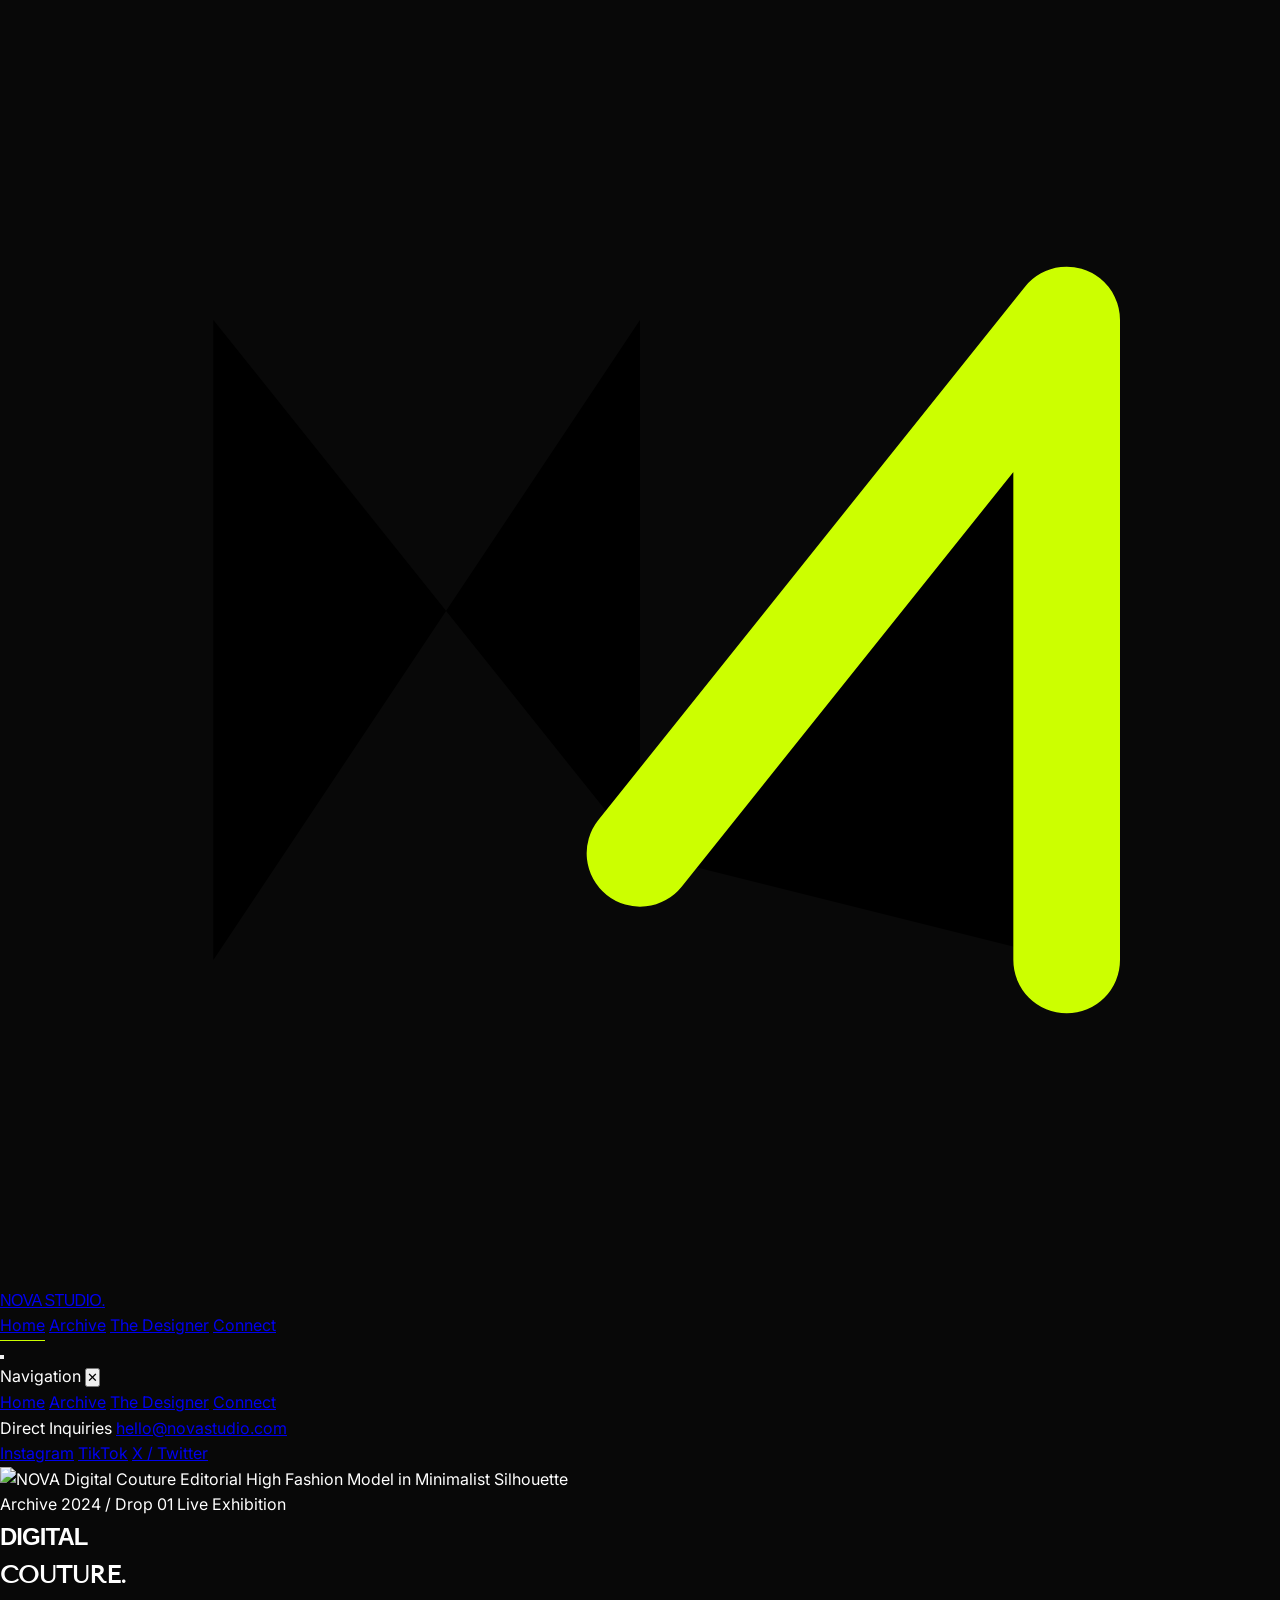
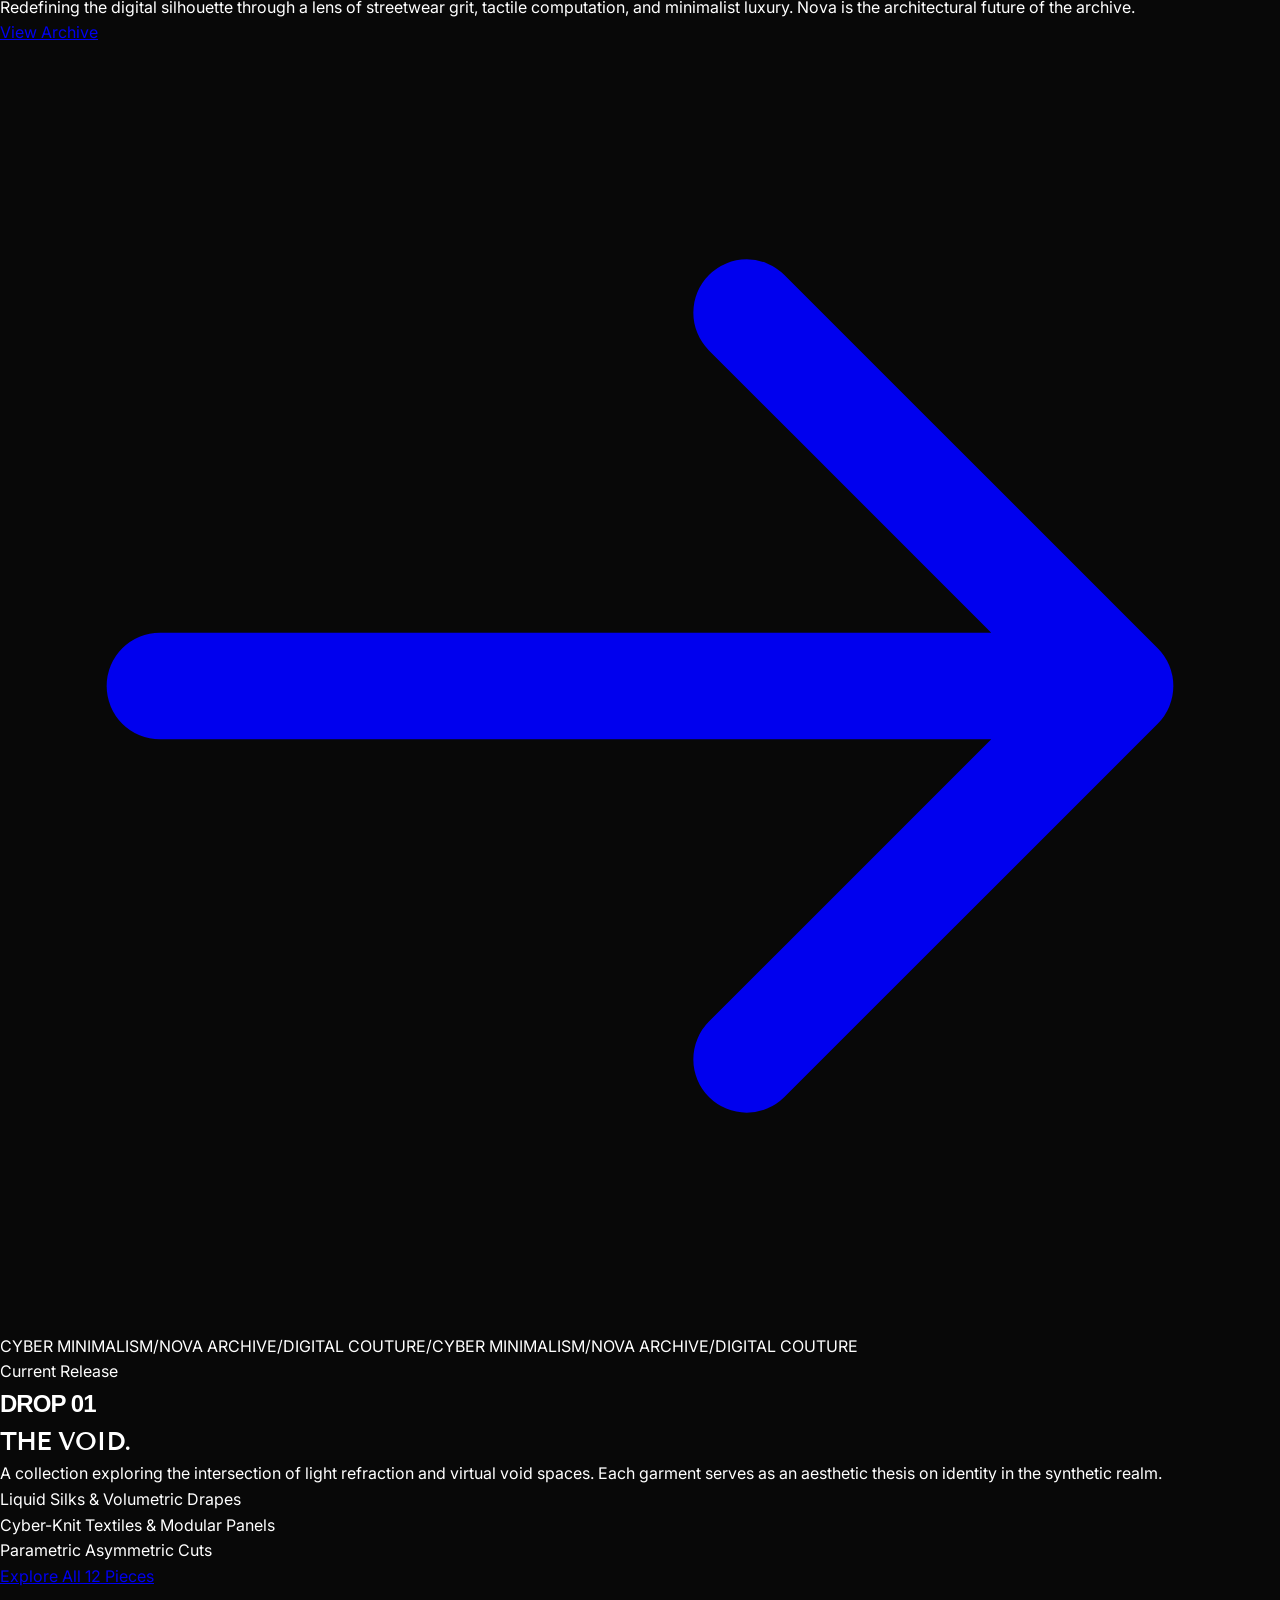
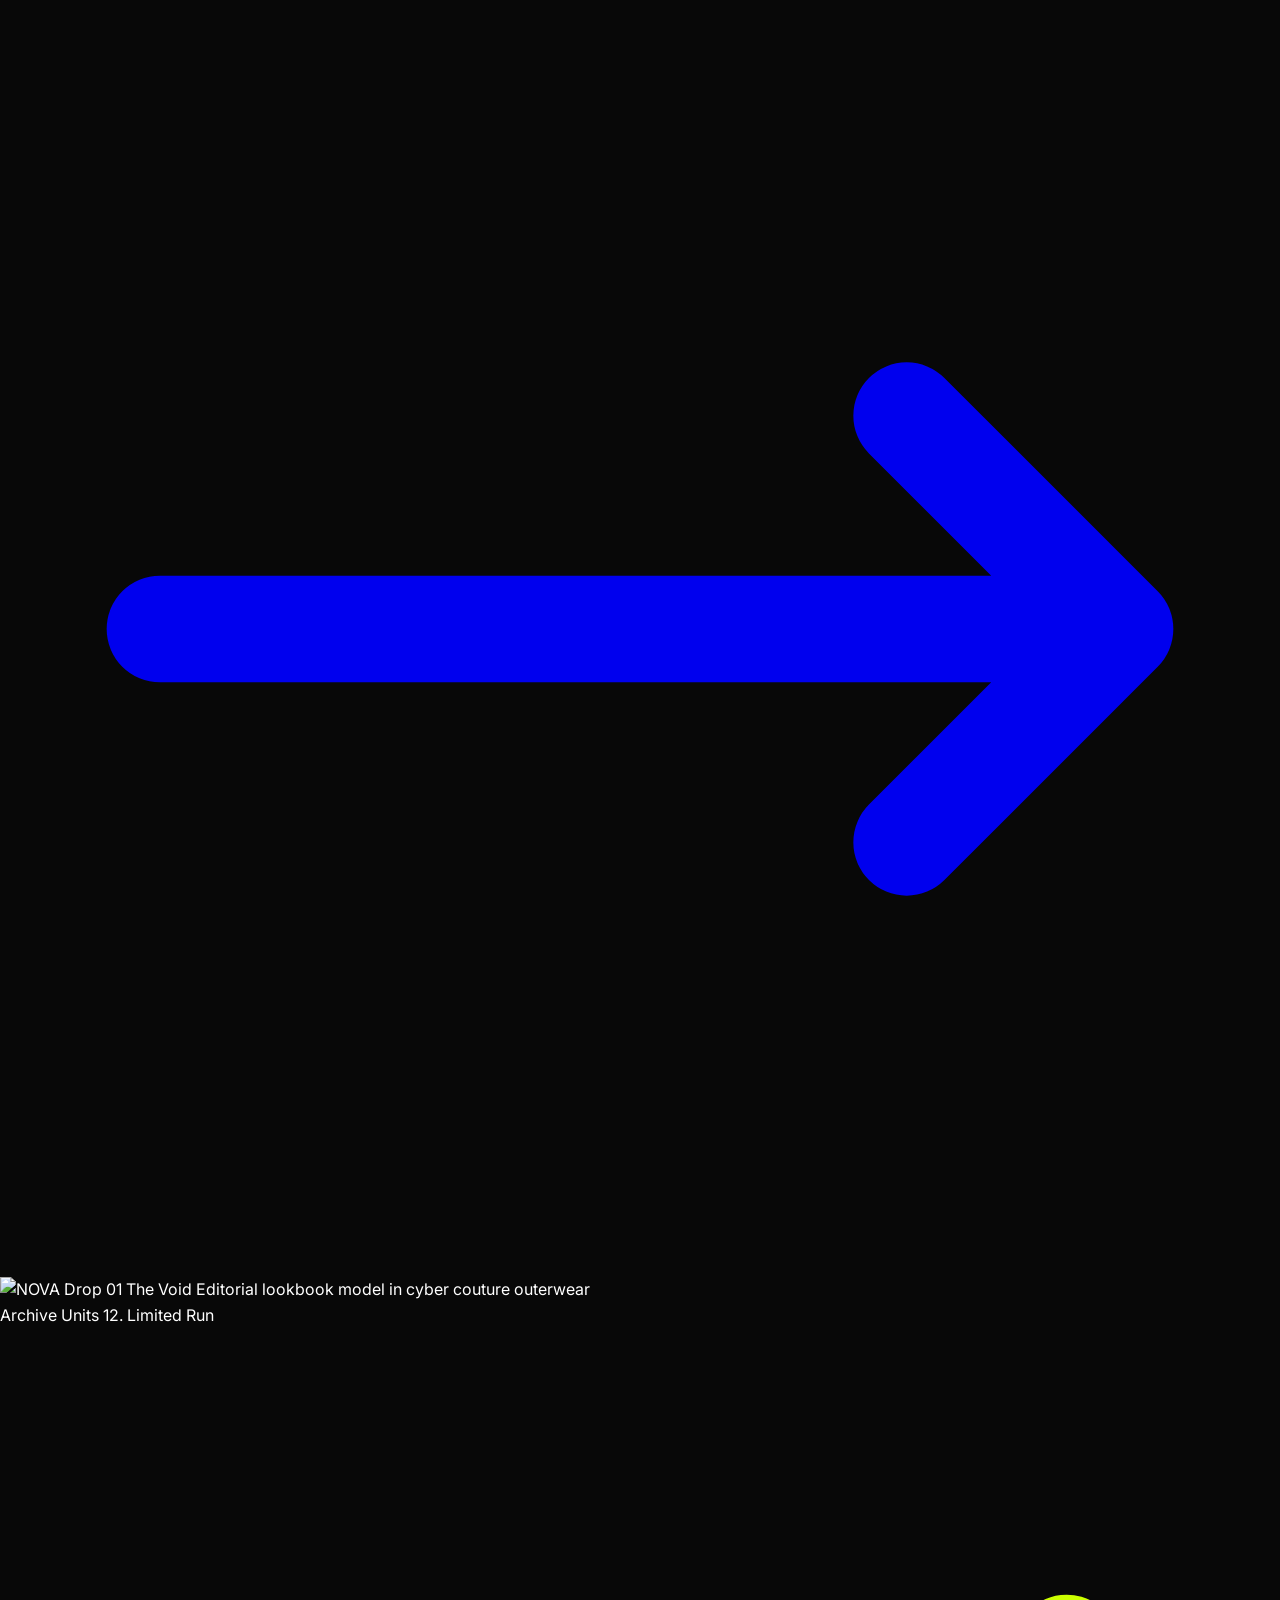
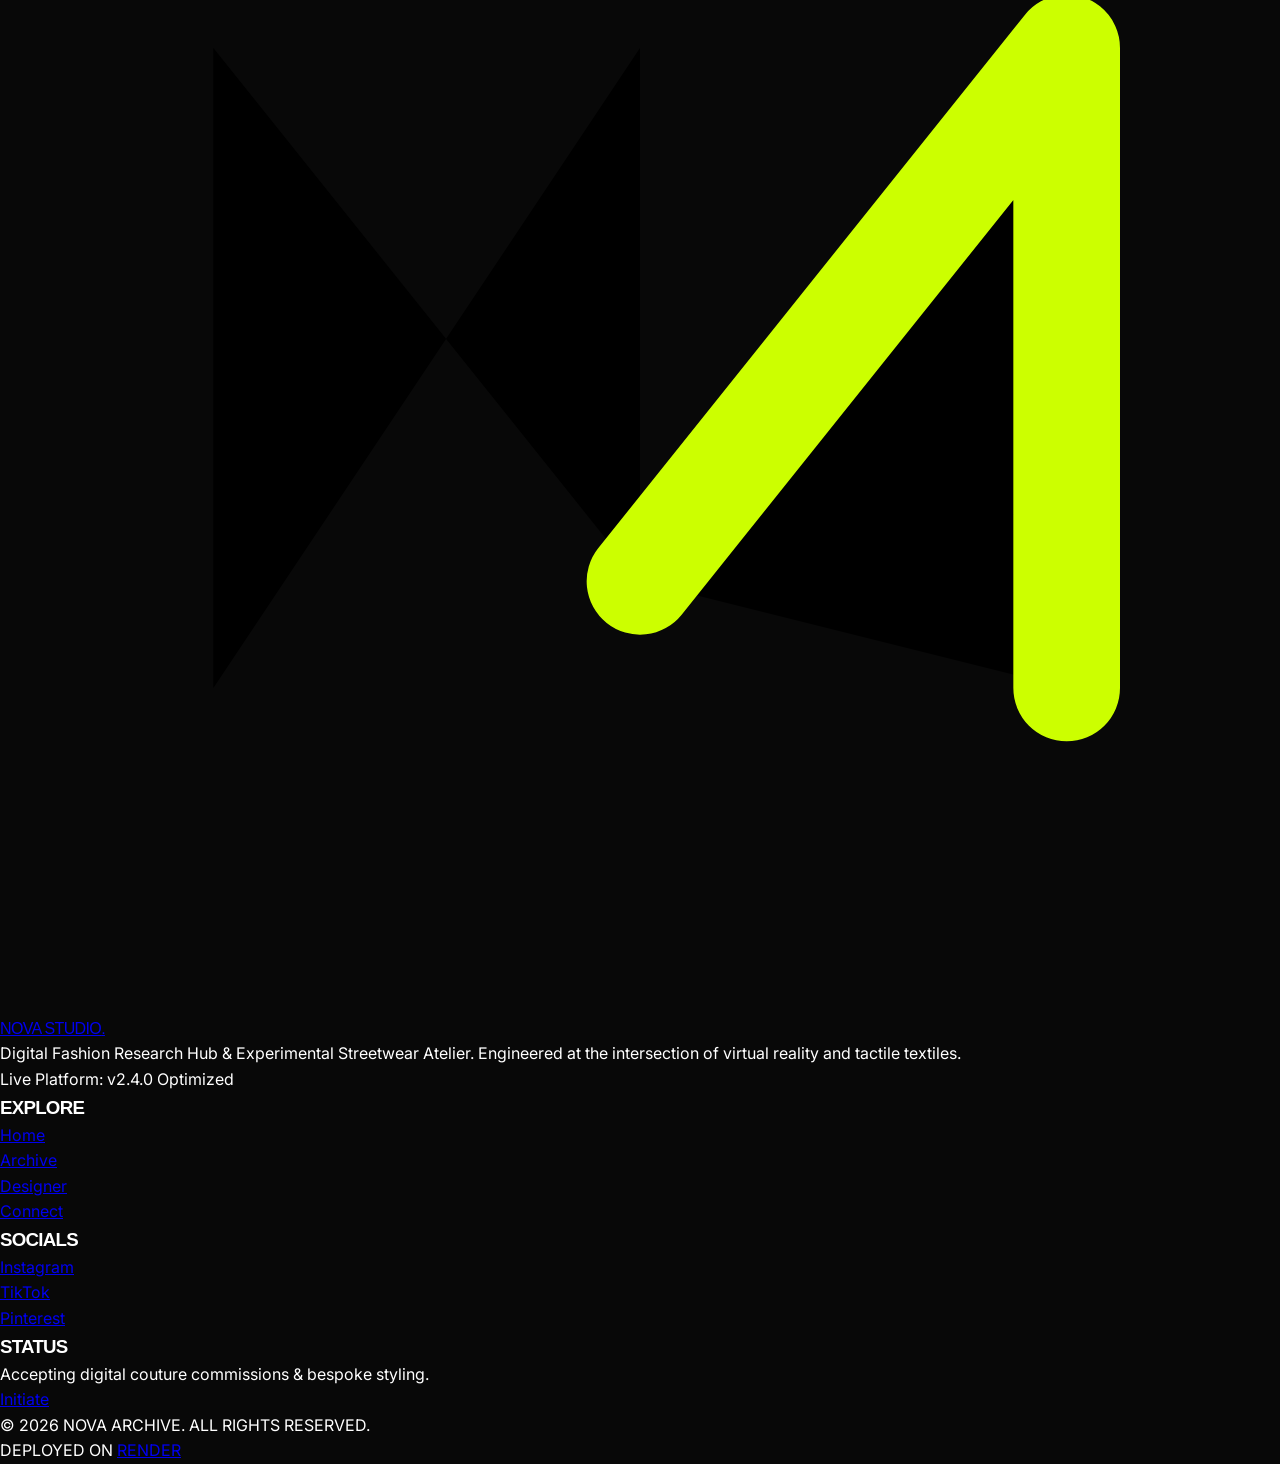
==== commit 4db87554: "security: remove personal GitHub repo address from all public pages" ====
--- a/index.html
+++ b/index.html
@@ -288,7 +288,6 @@
                         <li><a href="https://instagram.com" target="_blank" rel="noopener noreferrer" class="text-gray-300 hover:text-[#ccff00] transition-colors">Instagram</a></li>
                         <li><a href="https://tiktok.com" target="_blank" rel="noopener noreferrer" class="text-gray-300 hover:text-[#ccff00] transition-colors">TikTok</a></li>
                         <li><a href="https://pinterest.com" target="_blank" rel="noopener noreferrer" class="text-gray-300 hover:text-[#ccff00] transition-colors">Pinterest</a></li>
-                        <li><a href="https://github.com/memunagandhi/NOVA-DESIGN-STUDIO" target="_blank" rel="noopener noreferrer" class="text-gray-300 hover:text-[#ccff00] transition-colors">GitHub</a></li>
                     </ul>
                 </div>
                 <div class="col-span-2 sm:col-span-1">
@@ -304,7 +303,7 @@
                 &copy; <span class="copyright-year">2026</span> NOVA ARCHIVE. ALL RIGHTS RESERVED.
             </div>
             <div>
-                DEPLOYED ON <a href="https://nova-design-studio.onrender.com/" class="text-gray-400 hover:text-[#ccff00]">RENDER</a> &amp; <a href="https://github.com/memunagandhi/NOVA-DESIGN-STUDIO" class="text-gray-400 hover:text-[#ccff00]">GITHUB</a>
+                DEPLOYED ON <a href="https://nova-design-studio.onrender.com/" class="text-gray-400 hover:text-[#ccff00]">RENDER</a>
             </div>
         </div>
     </footer>
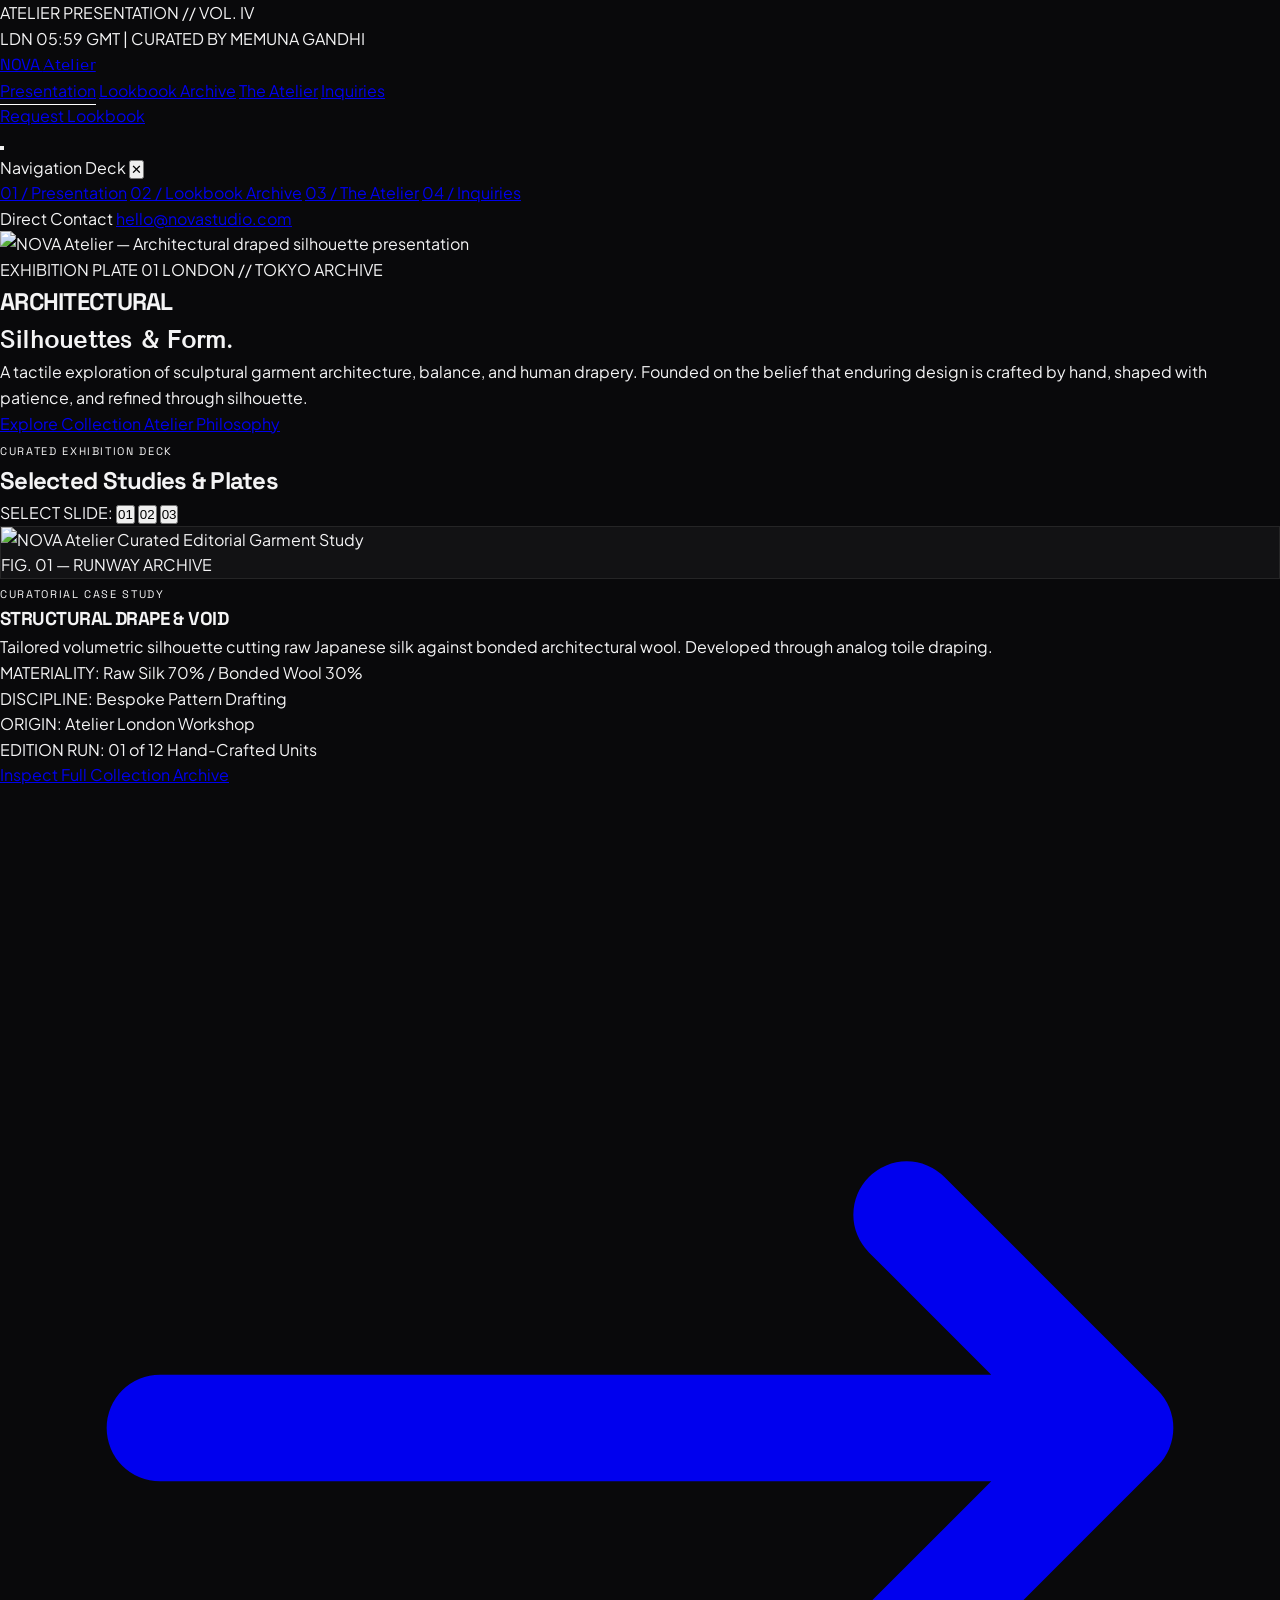
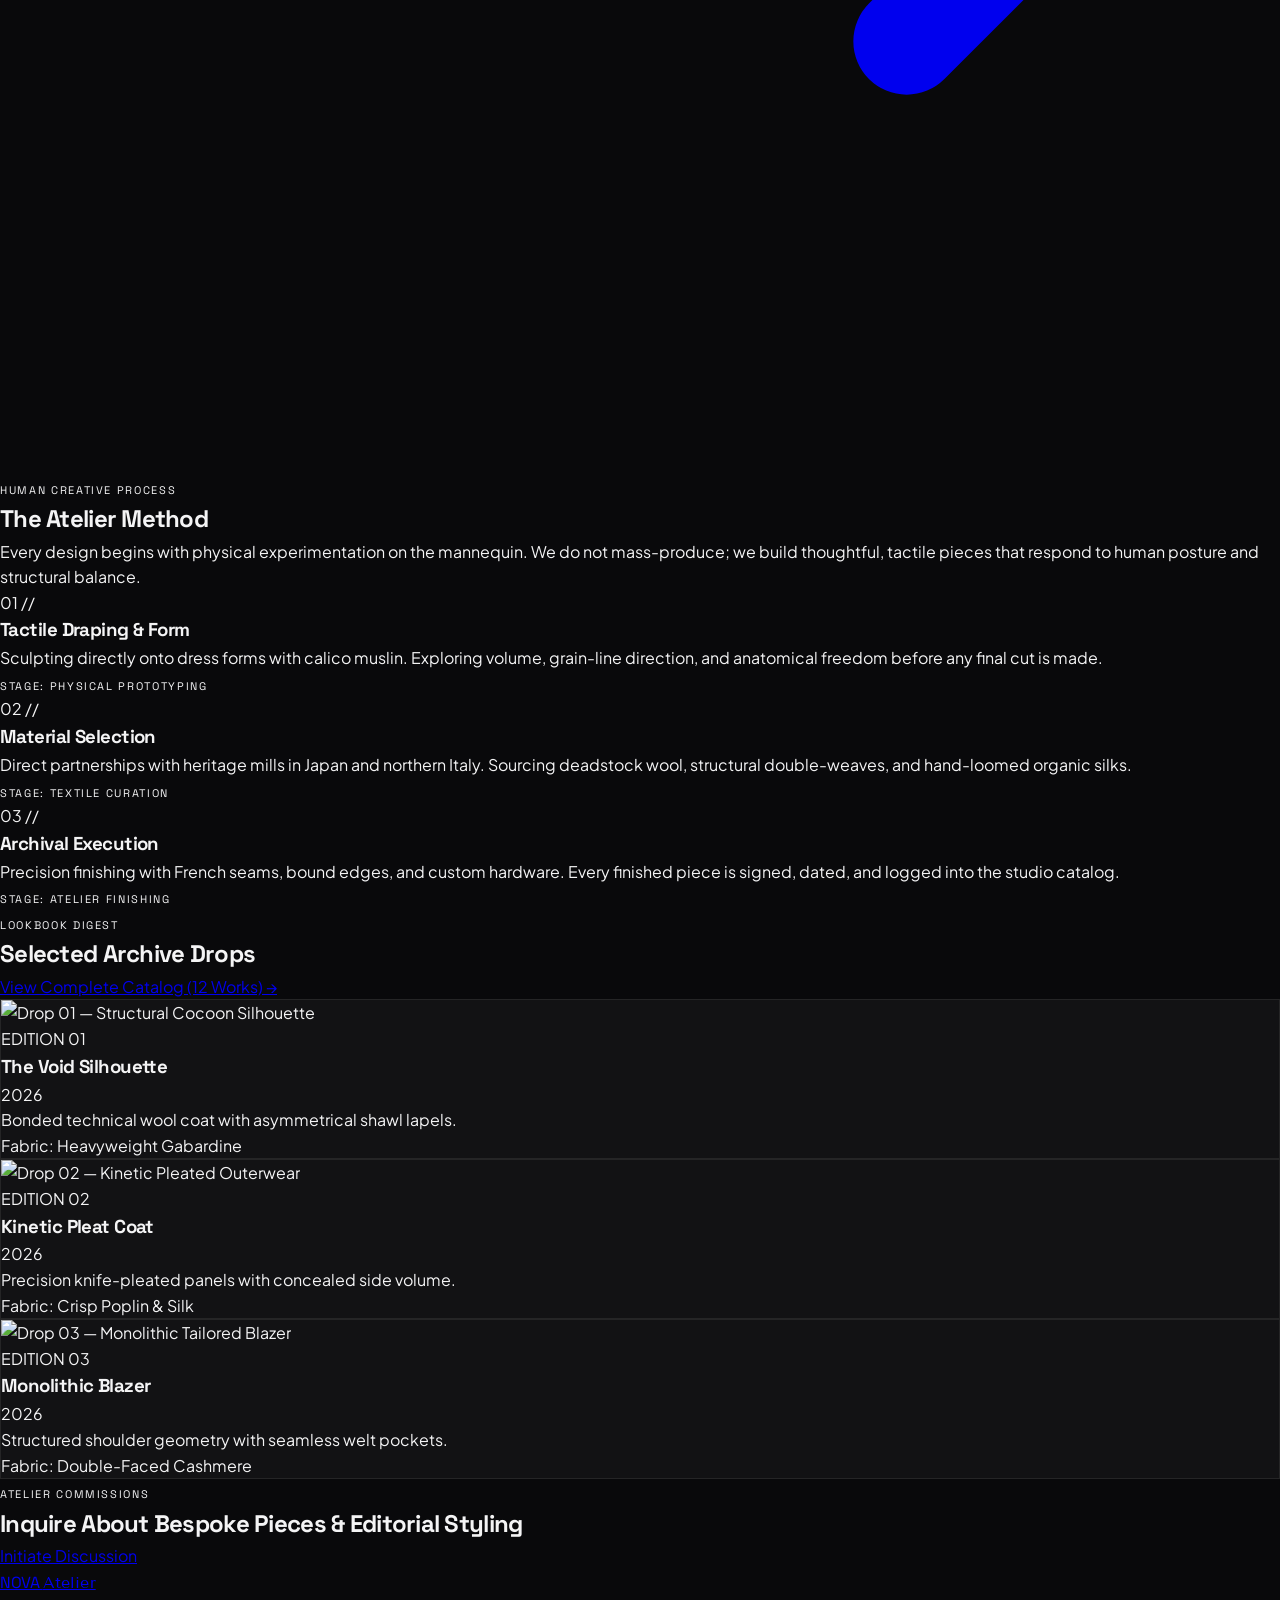
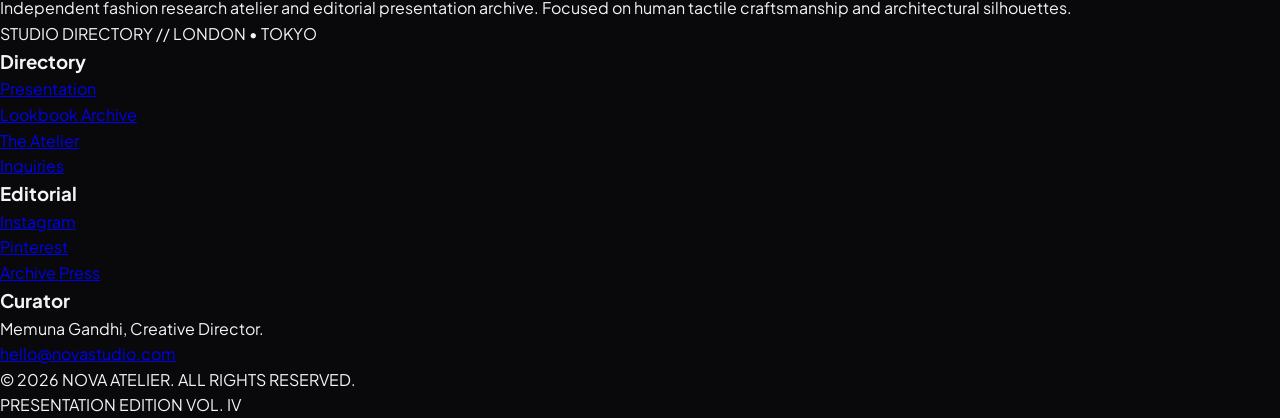
==== commit 0796c6aa: "feat: redesign into human-crafted editorial presentation and atelier archive" ====
--- a/index.html
+++ b/index.html
@@ -3,324 +3,451 @@
 <head>
     <meta charset="UTF-8">
     <meta name="viewport" content="width=device-width, initial-scale=1.0">
+    <title>NOVA ATELIER — Fashion Design & Editorial Presentation Archive</title>
     
-    <!-- Primary SEO Meta Tags -->
-    <title>NOVA DESIGN STUDIO | Digital Couture & High-End Streetwear Portfolio</title>
-    <meta name="title" content="NOVA DESIGN STUDIO | Digital Couture & High-End Streetwear Portfolio">
-    <meta name="description" content="Official portfolio of NOVA DESIGN STUDIO. Exploring the frontier of digital couture, cyber minimalism, and high-end archival streetwear silhouettes.">
-    <meta name="keywords" content="Nova Design Studio, digital couture, virtual fashion, streetwear portfolio, cyber minimalism, archival fashion, 3D fashion design">
-    <meta name="author" content="NOVA DESIGN STUDIO">
-    <meta name="robots" content="index, follow, max-image-preview:large, max-snippet:-1, max-video-preview:-1">
-    <link rel="canonical" href="https://nova-design-studio.onrender.com/">
-
-    <!-- Favicon & Brand Icons -->
-    <link rel="icon" type="image/svg+xml" href="favicon.svg">
-    <link rel="apple-touch-icon" href="favicon.svg">
-    <meta name="theme-color" content="#080808">
+    <!-- Primary Meta Tags -->
+    <meta name="title" content="NOVA ATELIER — Fashion Design & Editorial Presentation Archive">
+    <meta name="description" content="An editorial presentation archive and design atelier exploring architectural silhouettes, tactile tailoring, and contemporary draping by Memuna Gandhi.">
+    <meta name="keywords" content="fashion design studio, couture atelier, architectural silhouette, fashion portfolio, editorial presentation, lookbook archive">
+    <meta name="author" content="Memuna Gandhi">
+    <meta name="robots" content="index, follow">
 
     <!-- Open Graph / Facebook -->
     <meta property="og:type" content="website">
     <meta property="og:url" content="https://nova-design-studio.onrender.com/">
-    <meta property="og:site_name" content="NOVA DESIGN STUDIO">
-    <meta property="og:title" content="NOVA DESIGN STUDIO | Digital Couture & Streetwear Portfolio">
-    <meta property="og:description" content="Redefining the digital silhouette through a lens of streetwear grit and minimalist luxury. Explore the future of the archive.">
-    <meta property="og:image" content="https://images.unsplash.com/photo-1539109132314-3477524c8d35?ixlib=rb-1.2.1&auto=format&fit=crop&w=1200&q=80">
-
-    <!-- Twitter / X -->
-    <meta property="twitter:card" content="summary_large_image">
-    <meta property="twitter:url" content="https://nova-design-studio.onrender.com/">
-    <meta property="twitter:title" content="NOVA DESIGN STUDIO | Digital Couture & Streetwear Portfolio">
-    <meta property="twitter:description" content="Redefining the digital silhouette through a lens of streetwear grit and minimalist luxury. Explore the archive drops.">
-    <meta property="twitter:image" content="https://images.unsplash.com/photo-1539109132314-3477524c8d35?ixlib=rb-1.2.1&auto=format&fit=crop&w=1200&q=80">
-
-    <!-- Structured Data (JSON-LD) for Search Engines -->
-    <script type="application/ld+json">
-    {
-      "@context": "https://schema.org",
-      "@graph": [
-        {
-          "@type": "Organization",
-          "@id": "https://nova-design-studio.onrender.com/#organization",
-          "name": "NOVA DESIGN STUDIO",
-          "url": "https://nova-design-studio.onrender.com/",
-          "logo": "https://nova-design-studio.onrender.com/favicon.svg",
-          "description": "Digital couture and archival streetwear fashion studio exploring futuristic virtual and physical aesthetics.",
-          "sameAs": [
-            "https://instagram.com/nova_archive",
-            "https://tiktok.com/@nova_studio"
-          ]
-        },
-        {
-          "@type": "WebSite",
-          "@id": "https://nova-design-studio.onrender.com/#website",
-          "url": "https://nova-design-studio.onrender.com/",
-          "name": "NOVA DESIGN STUDIO",
-          "publisher": {
-            "@id": "https://nova-design-studio.onrender.com/#organization"
-          }
-        }
-      ]
-    }
-    </script>
+    <meta property="og:title" content="NOVA ATELIER — Fashion Design Presentation Archive">
+    <meta property="og:description" content="Architectural silhouettes, tactile drapery, and contemporary high-fashion presentation archive.">
+    <meta property="og:image" content="https://images.unsplash.com/photo-1539109132314-3477524c8d35?auto=format&fit=crop&w=1200&q=80">
+
+    <!-- Twitter Card -->
+    <meta name="twitter:card" content="summary_large_image">
+    <meta name="twitter:url" content="https://nova-design-studio.onrender.com/">
+    <meta name="twitter:title" content="NOVA ATELIER — Fashion Design Presentation Archive">
+    <meta name="twitter:description" content="Architectural silhouettes, tactile drapery, and contemporary high-fashion presentation archive.">
+    <meta name="twitter:image" content="https://images.unsplash.com/photo-1539109132314-3477524c8d35?auto=format&fit=crop&w=1200&q=80">
+
+    <!-- Favicon & Canonical -->
+    <link rel="icon" type="image/svg+xml" href="favicon.svg">
+    <link rel="canonical" href="https://nova-design-studio.onrender.com/">
 
     <!-- Tailwind CSS CDN -->
     <script src="https://cdn.tailwindcss.com"></script>
-    <script>
-        tailwind.config = {
-            theme: {
-                extend: {
-                    colors: {
-                        'nova-black': '#080808',
-                        'nova-neon': '#ccff00',
-                        'nova-gray': '#1a1a1a',
-                    }
-                }
-            }
-        }
-    </script>
     <link rel="stylesheet" href="css/nova.css">
     <script src="js/nova.js" defer></script>
 </head>
-<body class="antialiased bg-[#080808] text-white selection:bg-[#ccff00] selection:text-black">
-
-    <!-- Global Header -->
+<body class="bg-[#09090b] text-[#f4f4f5] antialiased selection:bg-white selection:text-black">
+
+    <!-- Presentation Header & Top Bar -->
     <header>
-        <nav class="fixed top-0 left-0 w-full z-50 px-6 sm:px-10 py-6 sm:py-8 flex justify-between items-center backdrop-blur-md bg-[#080808]/40 border-b border-white/5 transition-all duration-300">
-            <!-- Brand Logo -->
-            <a href="index.html" class="flex items-center space-x-3 group" aria-label="NOVA STUDIO Home">
-                <div class="w-8 h-8 rounded-lg border border-white/20 bg-white/5 flex items-center justify-center group-hover:border-[#ccff00] transition-colors">
-                    <svg viewBox="0 0 24 24" class="w-4 h-4 fill-none stroke-current text-white group-hover:text-[#ccff00] transition-colors" stroke-width="2">
-                        <path d="M4 18V6l8 10V6" stroke-linecap="round" stroke-linejoin="round"/>
-                        <path d="M12 16l8-10v12" stroke="#ccff00" stroke-linecap="round" stroke-linejoin="round"/>
-                    </svg>
-                </div>
-                <span class="text-xl sm:text-2xl font-bold tracking-tighter brand-font">NOVA STUDIO<span class="text-[#ccff00]">.</span></span>
-            </a>
-
-            <!-- Desktop Navigation Links -->
-            <div class="hidden md:flex items-center space-x-10 text-[11px] uppercase font-bold tracking-[0.3em]">
-                <a href="index.html" class="hover-link active-nav text-[#ccff00]" aria-current="page">Home</a>
-                <a href="collections.html" class="hover-link text-gray-300 hover:text-white">Archive</a>
-                <a href="designer.html" class="hover-link text-gray-300 hover:text-white">The Designer</a>
-                <a href="connect.html" class="hover-link text-gray-300 hover:text-white">Connect</a>
-            </div>
-
-            <!-- Mobile Hamburger Button -->
-            <button id="mobile-menu-btn" class="md:hidden flex flex-col justify-center items-end w-10 h-10 space-y-1.5 focus:outline-none focus-visible:ring-2 focus-visible:ring-[#ccff00] p-1 rounded" aria-label="Toggle Navigation Menu" aria-expanded="false">
-                <span class="w-7 h-0.5 bg-white transition-transform"></span>
-                <span class="w-5 h-0.5 bg-[#ccff00] transition-all"></span>
-                <span class="w-6 h-0.5 bg-white transition-transform"></span>
-            </button>
-        </nav>
+        <!-- Atelier Top Meta Bar -->
+        <div class="fixed top-0 left-0 w-full z-50 bg-[#09090b]/90 backdrop-blur-md border-b border-white/10">
+            <div class="max-w-7xl mx-auto px-6 sm:px-10 py-2.5 flex justify-between items-center text-[10px] tracking-[0.25em] text-zinc-400 uppercase font-mono">
+                <span class="flex items-center space-x-2">
+                    <span class="w-1.5 h-1.5 rounded-full bg-white animate-pulse"></span>
+                    <span>ATELIER PRESENTATION // VOL. IV</span>
+                </span>
+                <div class="hidden sm:flex items-center space-x-6">
+                    <span id="atelier-clock">LDN ATELIER</span>
+                    <span class="text-zinc-600">|</span>
+                    <span>CURATED BY MEMUNA GANDHI</span>
+                </div>
+            </div>
+
+            <!-- Main Navigation -->
+            <nav class="max-w-7xl mx-auto px-6 sm:px-10 py-5 flex justify-between items-center" aria-label="Main Navigation">
+                <a href="index.html" class="flex items-center space-x-3 group" aria-label="NOVA ATELIER Home">
+                    <span class="text-xl sm:text-2xl font-bold tracking-tight brand-font text-white">
+                        NOVA <span class="editorial-serif font-light text-zinc-400 italic">Atelier</span>
+                    </span>
+                </a>
+
+                <!-- Desktop Links -->
+                <div class="hidden md:flex items-center space-x-8 text-[11px] uppercase font-medium tracking-[0.25em]">
+                    <a href="index.html" class="editorial-link active-link text-white" aria-current="page">Presentation</a>
+                    <a href="collections.html" class="editorial-link text-zinc-400 hover:text-white">Lookbook Archive</a>
+                    <a href="designer.html" class="editorial-link text-zinc-400 hover:text-white">The Atelier</a>
+                    <a href="connect.html" class="editorial-link text-zinc-400 hover:text-white">Inquiries</a>
+                </div>
+
+                <!-- Right Action Button -->
+                <div class="hidden md:flex items-center">
+                    <a href="connect.html" class="text-[10px] uppercase font-semibold tracking-[0.2em] px-4 py-2 border border-white/20 hover:border-white hover:bg-white hover:text-black transition-all">
+                        Request Lookbook
+                    </a>
+                </div>
+
+                <!-- Mobile Hamburger Button -->
+                <button id="mobile-menu-btn" class="md:hidden flex flex-col justify-center items-end w-10 h-10 space-y-1.5 focus:outline-none focus-visible:ring-2 focus-visible:ring-white p-1 rounded" aria-label="Toggle Navigation Menu" aria-expanded="false">
+                    <span class="w-6 h-0.5 bg-white transition-transform"></span>
+                    <span class="w-4 h-0.5 bg-zinc-400 transition-all"></span>
+                    <span class="w-6 h-0.5 bg-white transition-transform"></span>
+                </button>
+            </nav>
+        </div>
     </header>
 
     <!-- Mobile Slide-over Drawer -->
-    <div id="mobile-menu-drawer" class="fixed inset-0 z-[100] hidden opacity-0 transition-opacity duration-300 mobile-nav-overlay" role="dialog" aria-modal="true" aria-label="Mobile Navigation Menu">
-        <!-- Backdrop -->
-        <div class="absolute inset-0 bg-black/80 backdrop-blur-xl" id="mobile-menu-close"></div>
-        <!-- Panel -->
-        <div class="absolute top-0 right-0 w-full sm:w-80 h-full bg-[#0d0d0d] border-l border-white/10 p-8 flex flex-col justify-between transform translate-x-full mobile-nav-panel">
+    <div id="mobile-menu-drawer" class="fixed inset-0 z-[100] hidden opacity-0 transition-opacity duration-300" role="dialog" aria-modal="true" aria-label="Mobile Navigation Menu">
+        <div class="absolute inset-0 bg-black/80 backdrop-blur-md" id="mobile-menu-close"></div>
+        <div class="absolute top-0 right-0 w-full sm:w-80 h-full bg-[#121214] border-l border-white/10 p-8 flex flex-col justify-between transform translate-x-full mobile-nav-panel">
             <div>
-                <div class="flex justify-between items-center mb-12">
-                    <span class="text-xs uppercase font-bold tracking-[0.3em] text-[#ccff00]">Navigation</span>
-                    <button id="mobile-menu-close-btn" class="text-white hover:text-[#ccff00] p-2 text-xl focus:outline-none" aria-label="Close menu" onclick="document.getElementById('mobile-menu-close').click()">
-                        ✕
-                    </button>
-                </div>
-                <nav class="flex flex-col space-y-6 text-xl uppercase font-black tracking-tight">
-                    <a href="index.html" class="mobile-nav-link text-[#ccff00]">Home</a>
-                    <a href="collections.html" class="mobile-nav-link text-gray-300 hover:text-white">Archive</a>
-                    <a href="designer.html" class="mobile-nav-link text-gray-300 hover:text-white">The Designer</a>
-                    <a href="connect.html" class="mobile-nav-link text-gray-300 hover:text-white">Connect</a>
+                <div class="flex justify-between items-center mb-10 pb-4 border-b border-white/10">
+                    <span class="text-xs uppercase font-mono tracking-widest text-zinc-400">Navigation Deck</span>
+                    <button class="text-white hover:text-zinc-300 p-2 text-xl focus:outline-none" aria-label="Close menu" onclick="document.getElementById('mobile-menu-close').click()">✕</button>
+                </div>
+                <nav class="flex flex-col space-y-6 text-xl tracking-tight">
+                    <a href="index.html" class="mobile-nav-link text-white font-bold">01 / Presentation</a>
+                    <a href="collections.html" class="mobile-nav-link text-zinc-400 hover:text-white">02 / Lookbook Archive</a>
+                    <a href="designer.html" class="mobile-nav-link text-zinc-400 hover:text-white">03 / The Atelier</a>
+                    <a href="connect.html" class="mobile-nav-link text-zinc-400 hover:text-white">04 / Inquiries</a>
                 </nav>
             </div>
-            <div class="pt-8 border-t border-white/10">
-                <span class="text-[10px] uppercase font-bold tracking-[0.3em] text-gray-500 block mb-4">Direct Inquiries</span>
-                <a href="mailto:hello@novastudio.com" class="text-sm font-light text-gray-300 hover:text-[#ccff00] transition-colors">hello@novastudio.com</a>
-                <div class="flex space-x-6 mt-6 text-xs text-gray-400 font-semibold tracking-wider">
-                    <a href="#" class="hover:text-[#ccff00]">Instagram</a>
-                    <a href="#" class="hover:text-[#ccff00]">TikTok</a>
-                    <a href="#" class="hover:text-[#ccff00]">X / Twitter</a>
-                </div>
+            <div class="pt-6 border-t border-white/10 text-xs text-zinc-400 space-y-2">
+                <span class="block uppercase font-mono text-[10px] tracking-widest text-zinc-500">Direct Contact</span>
+                <a href="mailto:hello@novastudio.com" class="text-white hover:underline">hello@novastudio.com</a>
             </div>
         </div>
     </div>
 
-    <!-- Main Content & Hero Section -->
-    <main>
-        <section class="min-h-screen flex flex-col justify-end px-6 sm:px-10 pb-16 sm:pb-24 relative overflow-hidden" aria-label="Hero Editorial">
-            <!-- Hero Background Image & Overlays (Fixed visibility bug: proper z-index and overlays) -->
-            <div class="absolute inset-0 z-0 overflow-hidden">
+    <!-- Main Content -->
+    <main class="pt-28 sm:pt-32">
+
+        <!-- Hero Presentation Editorial Cover -->
+        <section class="min-h-[85vh] sm:min-h-[90vh] flex flex-col justify-end px-6 sm:px-10 pb-16 sm:pb-24 relative overflow-hidden" aria-label="Hero Editorial Cover">
+            <!-- Background Photography with Subtle Cinematic Scrim -->
+            <div class="absolute inset-0 z-0">
                 <img src="https://images.unsplash.com/photo-1539109132314-3477524c8d35?ixlib=rb-1.2.1&auto=format&fit=crop&w=2400&q=85" 
-                     alt="NOVA Digital Couture Editorial High Fashion Model in Minimalist Silhouette" 
-                     class="w-full h-full object-cover object-center opacity-60"
+                     alt="NOVA Atelier — Architectural draped silhouette presentation" 
+                     class="w-full h-full object-cover object-center brightness-75 contrast-105"
                      loading="eager"
                      fetchpriority="high">
-                <!-- Simple dark overlay for text readability -->
-                <div class="absolute inset-0 bg-black/60 pointer-events-none"></div>
-            </div>
-            
-            <!-- Hero Content -->
-            <div class="relative z-10 nova-reveal max-w-7xl">
-                <div class="flex items-center space-x-3 mb-6">
-                    <span class="inline-block px-3.5 py-1 border border-white/20 text-[10px] sm:text-[11px] uppercase tracking-[0.25em] font-medium backdrop-blur-md bg-black/40 text-gray-200">
-                        Archive 2024 / Drop 01
+                <div class="absolute inset-0 bg-gradient-to-t from-[#09090b] via-[#09090b]/50 to-[#09090b]/30"></div>
+            </div>
+
+            <!-- Editorial Title & Manifest -->
+            <div class="relative z-10 max-w-7xl mx-auto w-full nova-reveal">
+                <div class="flex items-center space-x-4 mb-6">
+                    <span class="inline-block px-3 py-1 border border-white/20 bg-black/40 backdrop-blur-sm text-[10px] uppercase tracking-[0.25em] font-mono text-zinc-300">
+                        EXHIBITION PLATE 01
                     </span>
-                    <span class="inline-flex items-center space-x-1.5 px-3 py-1 rounded-full bg-[#ccff00]/10 border border-[#ccff00]/30 text-[#ccff00] text-[10px] tracking-widest uppercase font-bold">
-                        <span class="w-1.5 h-1.5 rounded-full bg-[#ccff00] animate-pulse"></span>
-                        <span>Live Exhibition</span>
+                    <span class="text-[10px] font-mono tracking-widest uppercase text-zinc-400">
+                        LONDON // TOKYO ARCHIVE
                     </span>
                 </div>
 
-                <h1 class="text-6xl sm:text-7xl md:text-8xl lg:text-[11vw] leading-[0.85] font-black tracking-tighter mb-8 sm:mb-10 uppercase text-white">
-                    DIGITAL <br> 
-                    <span class="editorial-serif italic font-normal lowercase tracking-normal text-white">Couture.</span>
+                <h1 class="text-5xl sm:text-7xl md:text-8xl lg:text-[7.5rem] leading-[0.9] font-bold tracking-tight mb-8 text-white uppercase brand-font">
+                    ARCHITECTURAL <br>
+                    <span class="editorial-serif font-light italic normal-case text-zinc-300">Silhouettes &amp; Form.</span>
                 </h1>
+
+                <div class="grid grid-cols-1 md:grid-cols-12 gap-8 pt-4 items-end border-t border-white/10">
+                    <div class="md:col-span-7">
+                        <p class="text-zinc-300 text-sm sm:text-base font-light leading-relaxed max-w-2xl">
+                            A tactile exploration of sculptural garment architecture, balance, and human drapery. Founded on the belief that enduring design is crafted by hand, shaped with patience, and refined through silhouette.
+                        </p>
+                    </div>
+                    <div class="md:col-span-5 flex flex-wrap sm:flex-nowrap items-center justify-start md:justify-end gap-4">
+                        <a href="collections.html" class="px-6 py-3.5 bg-white text-black text-xs font-bold uppercase tracking-[0.2em] hover:bg-zinc-200 transition-colors">
+                            Explore Collection
+                        </a>
+                        <a href="designer.html" class="px-6 py-3.5 border border-white/30 text-white text-xs font-bold uppercase tracking-[0.2em] hover:bg-white/10 transition-colors">
+                            Atelier Philosophy
+                        </a>
+                    </div>
+                </div>
+            </div>
+        </section>
+
+        <!-- Digital Presentation Exhibition Deck (Interactive Slide Showcase) -->
+        <section class="py-24 sm:py-32 px-6 sm:px-10 max-w-7xl mx-auto" aria-labelledby="showcase-title">
+            <!-- Deck Section Header -->
+            <div class="flex flex-col md:flex-row md:items-end justify-between mb-16 pb-6 border-b border-white/10 nova-reveal">
+                <div>
+                    <span class="mono-tag text-zinc-400 block mb-2">CURATED EXHIBITION DECK</span>
+                    <h2 id="showcase-title" class="text-3xl sm:text-4xl md:text-5xl font-bold tracking-tight uppercase brand-font">
+                        Selected Studies &amp; Plates
+                    </h2>
+                </div>
+                <div class="mt-6 md:mt-0 flex items-center space-x-2">
+                    <span class="text-xs font-mono text-zinc-400 mr-2">SELECT SLIDE:</span>
+                    <button class="slide-tab-btn px-4 py-2 border border-white/20 text-xs font-mono tracking-wider bg-white text-black transition-all" data-slide-target="1">
+                        01
+                    </button>
+                    <button class="slide-tab-btn px-4 py-2 border border-white/20 text-xs font-mono tracking-wider text-zinc-400 hover:text-white transition-all" data-slide-target="2">
+                        02
+                    </button>
+                    <button class="slide-tab-btn px-4 py-2 border border-white/20 text-xs font-mono tracking-wider text-zinc-400 hover:text-white transition-all" data-slide-target="3">
+                        03
+                    </button>
+                </div>
+            </div>
+
+            <!-- Slide Plate Card Container -->
+            <div class="grid grid-cols-1 lg:grid-cols-12 gap-10 sm:gap-14 items-center">
                 
-                <div class="flex flex-col md:flex-row justify-between items-start md:items-end gap-8 pt-4">
-                    <p class="text-gray-300 max-w-md text-sm sm:text-base font-light leading-relaxed">
-                        Redefining the digital silhouette through a lens of streetwear grit, tactile computation, and minimalist luxury. Nova is the architectural future of the archive.
+                <!-- Left: Exhibition Photo Frame -->
+                <div class="lg:col-span-7 nova-reveal">
+                    <div class="presentation-frame p-3 sm:p-5 rounded-none shadow-2xl">
+                        <div class="relative overflow-hidden aspect-[4/5] bg-zinc-900">
+                            <img id="presentation-main-image" 
+                                 src="https://images.unsplash.com/photo-1515886657613-9f3515b0c78f?ixlib=rb-1.2.1&auto=format&fit=crop&w=1400&q=85" 
+                                 alt="NOVA Atelier Curated Editorial Garment Study" 
+                                 class="w-full h-full object-cover transition-opacity duration-300">
+                            <div class="absolute bottom-4 left-4 bg-black/80 backdrop-blur-sm px-3.5 py-1.5 border border-white/15 text-[10px] font-mono uppercase tracking-widest text-zinc-200" id="presentation-figure">
+                                FIG. 01 — RUNWAY ARCHIVE
+                            </div>
+                        </div>
+                    </div>
+                </div>
+
+                <!-- Right: Curatorial Notes & Specifications -->
+                <div class="lg:col-span-5 nova-reveal space-y-8">
+                    <div>
+                        <span class="mono-tag text-zinc-500 block mb-3">CURATORIAL CASE STUDY</span>
+                        <h3 id="presentation-title" class="text-2xl sm:text-3xl font-bold tracking-tight uppercase brand-font mb-4 text-white">
+                            STRUCTURAL DRAPE &amp; VOID
+                        </h3>
+                        <p id="presentation-desc" class="text-zinc-300 text-sm sm:text-base font-light leading-relaxed">
+                            Tailored volumetric silhouette cutting raw Japanese silk against bonded architectural wool. Developed through analog toile draping.
+                        </p>
+                    </div>
+
+                    <!-- Materiality & Spec Sheet -->
+                    <div class="p-6 bg-[#121214] border border-white/10 space-y-4 font-mono text-xs">
+                        <div class="flex justify-between items-center pb-3 border-b border-white/5">
+                            <span class="text-zinc-400">MATERIALITY:</span>
+                            <span class="text-white font-medium text-right" id="presentation-material">Raw Silk 70% / Bonded Wool 30%</span>
+                        </div>
+                        <div class="flex justify-between items-center pb-3 border-b border-white/5">
+                            <span class="text-zinc-400">DISCIPLINE:</span>
+                            <span class="text-white font-medium">Bespoke Pattern Drafting</span>
+                        </div>
+                        <div class="flex justify-between items-center pb-3 border-b border-white/5">
+                            <span class="text-zinc-400">ORIGIN:</span>
+                            <span class="text-white font-medium">Atelier London Workshop</span>
+                        </div>
+                        <div class="flex justify-between items-center">
+                            <span class="text-zinc-400">EDITION RUN:</span>
+                            <span class="text-white font-medium">01 of 12 Hand-Crafted Units</span>
+                        </div>
+                    </div>
+
+                    <div>
+                        <a href="collections.html" class="inline-flex items-center space-x-3 text-xs uppercase font-bold tracking-[0.25em] text-white hover:text-zinc-300 transition-colors">
+                            <span>Inspect Full Collection Archive</span>
+                            <svg class="w-4 h-4" fill="none" stroke="currentColor" viewBox="0 0 24 24"><path stroke-linecap="round" stroke-linejoin="round" stroke-width="2" d="M17 8l4 4m0 0l-4 4m4-4H3"/></svg>
+                        </a>
+                    </div>
+                </div>
+            </div>
+        </section>
+
+        <!-- Studio Methodology / Human Craftsmanship Section -->
+        <section class="py-24 sm:py-32 px-6 sm:px-10 bg-[#0d0d0f] border-y border-white/10" aria-labelledby="method-title">
+            <div class="max-w-7xl mx-auto">
+                <div class="max-w-2xl mb-16 nova-reveal">
+                    <span class="mono-tag text-zinc-400 block mb-2">HUMAN CREATIVE PROCESS</span>
+                    <h2 id="method-title" class="text-3xl sm:text-5xl font-bold tracking-tight uppercase brand-font mb-6">
+                        The Atelier Method
+                    </h2>
+                    <p class="text-zinc-400 text-sm sm:text-base font-light leading-relaxed">
+                        Every design begins with physical experimentation on the mannequin. We do not mass-produce; we build thoughtful, tactile pieces that respond to human posture and structural balance.
                     </p>
-                    <a href="collections.html" class="group inline-flex items-center space-x-5" aria-label="Explore the collection archive">
-                        <span class="text-[11px] uppercase font-bold tracking-[0.3em] group-hover:text-[#ccff00] transition-colors">View Archive</span>
-                        <div class="w-14 h-14 sm:w-16 sm:h-16 border border-white/30 rounded-full flex items-center justify-center bg-white/5 backdrop-blur-sm group-hover:bg-[#ccff00] group-hover:text-black group-hover:border-[#ccff00] group-hover:scale-105 transition-all duration-300 shadow-lg">
-                            <svg class="w-5 h-5 transition-transform group-hover:translate-x-1" fill="none" stroke="currentColor" viewBox="0 0 24 24">
-                                <path stroke-linecap="round" stroke-linejoin="round" stroke-width="2" d="M14 5l7 7m0 0l-7 7m7-7H3"></path>
-                            </svg>
-                        </div>
-                    </a>
+                </div>
+
+                <!-- 3 Curatorial Columns -->
+                <div class="grid grid-cols-1 md:grid-cols-3 gap-8 sm:gap-10">
+                    
+                    <div class="p-8 border border-white/10 bg-[#121214] nova-reveal">
+                        <div class="text-2xl font-mono text-zinc-500 mb-6 font-light">01 //</div>
+                        <h3 class="text-lg font-bold tracking-tight uppercase brand-font mb-3 text-white">
+                            Tactile Draping &amp; Form
+                        </h3>
+                        <p class="text-zinc-400 text-xs sm:text-sm font-light leading-relaxed mb-6">
+                            Sculpting directly onto dress forms with calico muslin. Exploring volume, grain-line direction, and anatomical freedom before any final cut is made.
+                        </p>
+                        <span class="mono-tag text-zinc-500">STAGE: PHYSICAL PROTOTYPING</span>
+                    </div>
+
+                    <div class="p-8 border border-white/10 bg-[#121214] nova-reveal" style="transition-delay: 100ms;">
+                        <div class="text-2xl font-mono text-zinc-500 mb-6 font-light">02 //</div>
+                        <h3 class="text-lg font-bold tracking-tight uppercase brand-font mb-3 text-white">
+                            Material Selection
+                        </h3>
+                        <p class="text-zinc-400 text-xs sm:text-sm font-light leading-relaxed mb-6">
+                            Direct partnerships with heritage mills in Japan and northern Italy. Sourcing deadstock wool, structural double-weaves, and hand-loomed organic silks.
+                        </p>
+                        <span class="mono-tag text-zinc-500">STAGE: TEXTILE CURATION</span>
+                    </div>
+
+                    <div class="p-8 border border-white/10 bg-[#121214] nova-reveal" style="transition-delay: 200ms;">
+                        <div class="text-2xl font-mono text-zinc-500 mb-6 font-light">03 //</div>
+                        <h3 class="text-lg font-bold tracking-tight uppercase brand-font mb-3 text-white">
+                            Archival Execution
+                        </h3>
+                        <p class="text-zinc-400 text-xs sm:text-sm font-light leading-relaxed mb-6">
+                            Precision finishing with French seams, bound edges, and custom hardware. Every finished piece is signed, dated, and logged into the studio catalog.
+                        </p>
+                        <span class="mono-tag text-zinc-500">STAGE: ATELIER FINISHING</span>
+                    </div>
+
                 </div>
             </div>
         </section>
 
-        <!-- Side Scroller Text Marquee -->
-        <section class="py-6 sm:py-8 border-y border-white/10 overflow-hidden whitespace-nowrap bg-white text-black select-none" aria-hidden="true">
-            <div class="inline-flex animate-marquee">
-                <span class="text-4xl sm:text-6xl md:text-[6vw] font-black tracking-tighter uppercase mr-16">CYBER MINIMALISM</span>
-                <span class="text-4xl sm:text-6xl md:text-[6vw] font-black tracking-tighter uppercase mr-16 text-black/40">/</span>
-                <span class="text-4xl sm:text-6xl md:text-[6vw] font-black tracking-tighter uppercase mr-16">NOVA ARCHIVE</span>
-                <span class="text-4xl sm:text-6xl md:text-[6vw] font-black tracking-tighter uppercase mr-16 text-black/40">/</span>
-                <span class="text-4xl sm:text-6xl md:text-[6vw] font-black tracking-tighter uppercase mr-16">DIGITAL COUTURE</span>
-                <span class="text-4xl sm:text-6xl md:text-[6vw] font-black tracking-tighter uppercase mr-16 text-black/40">/</span>
-                <span class="text-4xl sm:text-6xl md:text-[6vw] font-black tracking-tighter uppercase mr-16">CYBER MINIMALISM</span>
-                <span class="text-4xl sm:text-6xl md:text-[6vw] font-black tracking-tighter uppercase mr-16 text-black/40">/</span>
-                <span class="text-4xl sm:text-6xl md:text-[6vw] font-black tracking-tighter uppercase mr-16">NOVA ARCHIVE</span>
-                <span class="text-4xl sm:text-6xl md:text-[6vw] font-black tracking-tighter uppercase mr-16 text-black/40">/</span>
-                <span class="text-4xl sm:text-6xl md:text-[6vw] font-black tracking-tighter uppercase mr-16">DIGITAL COUTURE</span>
-            </div>
-        </section>
-
-        <!-- Featured Drop Section -->
-        <section class="py-24 sm:py-36 px-6 sm:px-10 max-w-7xl mx-auto" aria-labelledby="featured-drop-title">
-            <div class="grid grid-cols-1 md:grid-cols-2 gap-12 sm:gap-20 items-center">
-                <article class="nova-reveal">
-                    <span class="text-[#ccff00] text-[10px] uppercase font-bold tracking-[0.4em] mb-4 block">Current Release</span>
-                    <h2 id="featured-drop-title" class="text-4xl sm:text-6xl font-black tracking-tighter mb-8 uppercase leading-tight">
-                        DROP 01 <br> 
-                        <span class="editorial-serif font-normal text-[#ccff00] italic">The Void.</span>
+        <!-- Curated Archive Preview Grid -->
+        <section class="py-24 sm:py-36 px-6 sm:px-10 max-w-7xl mx-auto" aria-labelledby="preview-title">
+            <div class="flex flex-col sm:flex-row justify-between items-start sm:items-end mb-16 pb-6 border-b border-white/10 nova-reveal">
+                <div>
+                    <span class="mono-tag text-zinc-400 block mb-2">LOOKBOOK DIGEST</span>
+                    <h2 id="preview-title" class="text-3xl sm:text-4xl font-bold tracking-tight uppercase brand-font">
+                        Selected Archive Drops
                     </h2>
-                    <p class="text-gray-300 mb-8 leading-relaxed font-light text-base sm:text-lg">
-                        A collection exploring the intersection of light refraction and virtual void spaces. Each garment serves as an aesthetic thesis on identity in the synthetic realm.
-                    </p>
-                    <ul class="space-y-4 text-xs uppercase font-bold tracking-widest text-gray-400 mb-10">
-                        <li class="flex items-center space-x-4"><span class="w-2.5 h-0.5 bg-[#ccff00]"></span> <span>Liquid Silks & Volumetric Drapes</span></li>
-                        <li class="flex items-center space-x-4"><span class="w-2.5 h-0.5 bg-[#ccff00]"></span> <span>Cyber-Knit Textiles & Modular Panels</span></li>
-                        <li class="flex items-center space-x-4"><span class="w-2.5 h-0.5 bg-[#ccff00]"></span> <span>Parametric Asymmetric Cuts</span></li>
-                    </ul>
-                    <a href="collections.html" class="inline-flex items-center space-x-4 text-xs uppercase font-bold tracking-[0.3em] text-[#ccff00] hover:text-white transition-colors">
-                        <span>Explore All 12 Pieces</span>
-                        <svg class="w-4 h-4" fill="none" stroke="currentColor" viewBox="0 0 24 24"><path stroke-linecap="round" stroke-linejoin="round" stroke-width="2" d="M17 8l4 4m0 0l-4 4m4-4H3"></path></svg>
-                    </a>
-                </article>
-
-                <div class="relative nova-reveal">
-                    <div class="relative overflow-hidden rounded-sm border border-white/10 group aspect-[4/5] bg-neutral-900">
-                        <img src="https://images.unsplash.com/photo-1515886657613-9f3515b0c78f?ixlib=rb-1.2.1&auto=format&fit=crop&w=1200&q=80" 
-                             alt="NOVA Drop 01 The Void Editorial lookbook model in cyber couture outerwear" 
+                </div>
+                <a href="collections.html" class="mt-4 sm:mt-0 text-xs uppercase font-mono tracking-widest text-zinc-400 hover:text-white transition-colors">
+                    View Complete Catalog (12 Works) &rarr;
+                </a>
+            </div>
+
+            <div class="grid grid-cols-1 md:grid-cols-2 lg:grid-cols-3 gap-8">
+                
+                <!-- Archive Card 01 -->
+                <article class="presentation-frame p-4 nova-reveal group">
+                    <div class="relative overflow-hidden aspect-[3/4] mb-4 bg-zinc-900">
+                        <img src="https://images.unsplash.com/photo-1539109132314-3477524c8d35?ixlib=rb-1.2.1&auto=format&fit=crop&w=1000&q=80" 
+                             alt="Drop 01 — Structural Cocoon Silhouette" 
                              class="w-full h-full object-cover transition-transform duration-700 group-hover:scale-105"
                              loading="lazy">
-                    </div>
-                    <!-- Spec Sheet Badge -->
-                    <div class="absolute -bottom-6 -left-4 sm:-bottom-8 sm:-left-8 w-32 h-32 sm:w-40 sm:h-40 border border-white/20 p-4 sm:p-6 flex flex-col justify-center items-center backdrop-blur-xl bg-[#080808]/90 shadow-2xl">
-                        <span class="text-[9px] uppercase tracking-widest text-gray-400 font-bold mb-1">Archive Units</span>
-                        <span class="text-3xl sm:text-4xl font-black text-[#ccff00]">12.</span>
-                        <span class="text-[8px] uppercase tracking-wider text-gray-500 font-semibold mt-1">Limited Run</span>
-                    </div>
-                </div>
+                        <div class="absolute top-3 left-3 bg-black/80 px-2.5 py-1 text-[9px] font-mono uppercase tracking-widest text-zinc-300">
+                            EDITION 01
+                        </div>
+                    </div>
+                    <div class="flex justify-between items-baseline mb-1">
+                        <h3 class="text-base font-bold tracking-tight uppercase brand-font text-white group-hover:text-zinc-300 transition-colors">
+                            The Void Silhouette
+                        </h3>
+                        <span class="text-xs font-mono text-zinc-500">2026</span>
+                    </div>
+                    <p class="text-xs text-zinc-400 font-light mb-3">Bonded technical wool coat with asymmetrical shawl lapels.</p>
+                    <div class="text-[10px] font-mono text-zinc-500 uppercase tracking-wider">Fabric: Heavyweight Gabardine</div>
+                </article>
+
+                <!-- Archive Card 02 -->
+                <article class="presentation-frame p-4 nova-reveal group" style="transition-delay: 100ms;">
+                    <div class="relative overflow-hidden aspect-[3/4] mb-4 bg-zinc-900">
+                        <img src="https://images.unsplash.com/photo-1483985988355-763728e1935b?ixlib=rb-1.2.1&auto=format&fit=crop&w=1000&q=80" 
+                             alt="Drop 02 — Kinetic Pleated Outerwear" 
+                             class="w-full h-full object-cover transition-transform duration-700 group-hover:scale-105"
+                             loading="lazy">
+                        <div class="absolute top-3 left-3 bg-black/80 px-2.5 py-1 text-[9px] font-mono uppercase tracking-widest text-zinc-300">
+                            EDITION 02
+                        </div>
+                    </div>
+                    <div class="flex justify-between items-baseline mb-1">
+                        <h3 class="text-base font-bold tracking-tight uppercase brand-font text-white group-hover:text-zinc-300 transition-colors">
+                            Kinetic Pleat Coat
+                        </h3>
+                        <span class="text-xs font-mono text-zinc-500">2026</span>
+                    </div>
+                    <p class="text-xs text-zinc-400 font-light mb-3">Precision knife-pleated panels with concealed side volume.</p>
+                    <div class="text-[10px] font-mono text-zinc-500 uppercase tracking-wider">Fabric: Crisp Poplin &amp; Silk</div>
+                </article>
+
+                <!-- Archive Card 03 -->
+                <article class="presentation-frame p-4 nova-reveal group" style="transition-delay: 200ms;">
+                    <div class="relative overflow-hidden aspect-[3/4] mb-4 bg-zinc-900">
+                        <img src="https://images.unsplash.com/photo-1490481651871-ab68de25d43d?ixlib=rb-1.2.1&auto=format&fit=crop&w=1000&q=80" 
+                             alt="Drop 03 — Monolithic Tailored Blazer" 
+                             class="w-full h-full object-cover transition-transform duration-700 group-hover:scale-105"
+                             loading="lazy">
+                        <div class="absolute top-3 left-3 bg-black/80 px-2.5 py-1 text-[9px] font-mono uppercase tracking-widest text-zinc-300">
+                            EDITION 03
+                        </div>
+                    </div>
+                    <div class="flex justify-between items-baseline mb-1">
+                        <h3 class="text-base font-bold tracking-tight uppercase brand-font text-white group-hover:text-zinc-300 transition-colors">
+                            Monolithic Blazer
+                        </h3>
+                        <span class="text-xs font-mono text-zinc-500">2026</span>
+                    </div>
+                    <p class="text-xs text-zinc-400 font-light mb-3">Structured shoulder geometry with seamless welt pockets.</p>
+                    <div class="text-[10px] font-mono text-zinc-500 uppercase tracking-wider">Fabric: Double-Faced Cashmere</div>
+                </article>
+
             </div>
         </section>
+
+        <!-- Studio Inquiries Banner -->
+        <section class="py-20 px-6 sm:px-10 border-t border-white/10 bg-[#0c0c0e]">
+            <div class="max-w-7xl mx-auto flex flex-col md:flex-row justify-between items-start md:items-center gap-8 nova-reveal">
+                <div>
+                    <span class="mono-tag text-zinc-400 block mb-2">ATELIER COMMISSIONS</span>
+                    <h2 class="text-2xl sm:text-4xl font-bold tracking-tight uppercase brand-font text-white">
+                        Inquire About Bespoke Pieces &amp; Editorial Styling
+                    </h2>
+                </div>
+                <a href="connect.html" class="px-8 py-4 bg-white text-black text-xs font-bold uppercase tracking-[0.2em] hover:bg-zinc-200 transition-colors shrink-0">
+                    Initiate Discussion
+                </a>
+            </div>
+        </section>
+
     </main>
 
-    <!-- Global Footer -->
-    <footer class="pt-20 pb-12 px-6 sm:px-10 border-t border-white/10 bg-[#060606]">
-        <div class="max-w-7xl mx-auto flex flex-col md:flex-row justify-between items-start gap-12 mb-16">
+    <!-- Global Studio Footer -->
+    <footer class="pt-16 pb-12 px-6 sm:px-10 border-t border-white/10 bg-[#09090b] text-zinc-400">
+        <div class="max-w-7xl mx-auto flex flex-col md:flex-row justify-between items-start gap-12 mb-14">
+            
             <div class="max-w-sm">
-                <a href="index.html" class="flex items-center space-x-3 mb-6">
-                    <div class="w-7 h-7 rounded border border-white/20 flex items-center justify-center">
-                        <svg viewBox="0 0 24 24" class="w-3.5 h-3.5 fill-none stroke-white" stroke-width="2">
-                            <path d="M4 18V6l8 10V6" stroke-linecap="round" stroke-linejoin="round"/>
-                            <path d="M12 16l8-10v12" stroke="#ccff00" stroke-linecap="round" stroke-linejoin="round"/>
-                        </svg>
-                    </div>
-                    <span class="text-2xl font-black tracking-tighter brand-font">NOVA STUDIO<span class="text-[#ccff00]">.</span></span>
+                <a href="index.html" class="text-xl font-bold tracking-tight brand-font text-white block mb-4">
+                    NOVA <span class="editorial-serif font-light text-zinc-400 italic">Atelier</span>
                 </a>
-                <p class="text-gray-400 text-xs font-light leading-relaxed mb-6">
-                    Digital Fashion Research Hub & Experimental Streetwear Atelier. Engineered at the intersection of virtual reality and tactile textiles.
+                <p class="text-xs text-zinc-400 font-light leading-relaxed mb-4">
+                    Independent fashion research atelier and editorial presentation archive. Focused on human tactile craftsmanship and architectural silhouettes.
                 </p>
-                <div class="text-[10px] text-gray-500 uppercase tracking-widest font-semibold">
-                    Live Platform: <span class="text-[#ccff00]">v2.4.0 Optimized</span>
-                </div>
-            </div>
-
-            <div class="grid grid-cols-2 sm:grid-cols-3 gap-10 sm:gap-16 w-full md:w-auto">
+                <div class="text-[10px] font-mono text-zinc-500 uppercase tracking-widest">
+                    STUDIO DIRECTORY // LONDON &bull; TOKYO
+                </div>
+            </div>
+
+            <div class="grid grid-cols-2 sm:grid-cols-3 gap-10 sm:gap-14">
                 <div>
-                    <h3 class="text-[10px] uppercase font-black tracking-[0.3em] mb-5 text-[#ccff00]">Explore</h3>
-                    <ul class="space-y-3 text-xs font-light">
-                        <li><a href="index.html" class="text-gray-300 hover:text-[#ccff00] transition-colors">Home</a></li>
-                        <li><a href="collections.html" class="text-gray-300 hover:text-[#ccff00] transition-colors">Archive</a></li>
-                        <li><a href="designer.html" class="text-gray-300 hover:text-[#ccff00] transition-colors">Designer</a></li>
-                        <li><a href="connect.html" class="text-gray-300 hover:text-[#ccff00] transition-colors">Connect</a></li>
+                    <h3 class="text-[10px] uppercase font-mono tracking-widest mb-4 text-white">Directory</h3>
+                    <ul class="space-y-2.5 text-xs font-light">
+                        <li><a href="index.html" class="hover:text-white transition-colors">Presentation</a></li>
+                        <li><a href="collections.html" class="hover:text-white transition-colors">Lookbook Archive</a></li>
+                        <li><a href="designer.html" class="hover:text-white transition-colors">The Atelier</a></li>
+                        <li><a href="connect.html" class="hover:text-white transition-colors">Inquiries</a></li>
                     </ul>
                 </div>
+
                 <div>
-                    <h3 class="text-[10px] uppercase font-black tracking-[0.3em] mb-5 text-[#ccff00]">Socials</h3>
-                    <ul class="space-y-3 text-xs font-light">
-                        <li><a href="https://instagram.com" target="_blank" rel="noopener noreferrer" class="text-gray-300 hover:text-[#ccff00] transition-colors">Instagram</a></li>
-                        <li><a href="https://tiktok.com" target="_blank" rel="noopener noreferrer" class="text-gray-300 hover:text-[#ccff00] transition-colors">TikTok</a></li>
-                        <li><a href="https://pinterest.com" target="_blank" rel="noopener noreferrer" class="text-gray-300 hover:text-[#ccff00] transition-colors">Pinterest</a></li>
+                    <h3 class="text-[10px] uppercase font-mono tracking-widest mb-4 text-white">Editorial</h3>
+                    <ul class="space-y-2.5 text-xs font-light">
+                        <li><a href="https://instagram.com" target="_blank" rel="noopener noreferrer" class="hover:text-white transition-colors">Instagram</a></li>
+                        <li><a href="https://pinterest.com" target="_blank" rel="noopener noreferrer" class="hover:text-white transition-colors">Pinterest</a></li>
+                        <li><a href="https://vogue.com" target="_blank" rel="noopener noreferrer" class="hover:text-white transition-colors">Archive Press</a></li>
                     </ul>
                 </div>
+
                 <div class="col-span-2 sm:col-span-1">
-                    <h3 class="text-[10px] uppercase font-black tracking-[0.3em] mb-5 text-[#ccff00]">Status</h3>
-                    <p class="text-xs text-gray-400 font-light mb-3">Accepting digital couture commissions & bespoke styling.</p>
-                    <a href="connect.html" class="inline-block text-[10px] uppercase tracking-widest text-black bg-[#ccff00] font-bold px-4 py-2 hover:bg-white transition-colors">Initiate</a>
-                </div>
-            </div>
+                    <h3 class="text-[10px] uppercase font-mono tracking-widest mb-4 text-white">Curator</h3>
+                    <p class="text-xs text-zinc-400 font-light mb-3">Memuna Gandhi, Creative Director.</p>
+                    <a href="mailto:hello@novastudio.com" class="text-xs text-white hover:underline font-mono">hello@novastudio.com</a>
+                </div>
+            </div>
+
         </div>
 
-        <div class="max-w-7xl mx-auto pt-8 border-t border-white/5 flex flex-col sm:flex-row justify-between items-center gap-4 text-[9px] uppercase tracking-[0.35em] text-gray-500 font-semibold">
+        <div class="max-w-7xl mx-auto pt-8 border-t border-white/5 flex flex-col sm:flex-row justify-between items-center gap-4 text-[9px] uppercase font-mono tracking-widest text-zinc-500">
             <div>
-                &copy; <span class="copyright-year">2026</span> NOVA ARCHIVE. ALL RIGHTS RESERVED.
+                &copy; <span class="copyright-year">2026</span> NOVA ATELIER. ALL RIGHTS RESERVED.
             </div>
             <div>
-                DEPLOYED ON <a href="https://nova-design-studio.onrender.com/" class="text-gray-400 hover:text-[#ccff00]">RENDER</a>
+                PRESENTATION EDITION VOL. IV
             </div>
         </div>
     </footer>
 
-    <!-- Marquee Animation Keyframes -->
-    <style>
-        @keyframes marquee {
-            0% { transform: translateX(0); }
-            100% { transform: translateX(-50%); }
-        }
-        .animate-marquee {
-            display: inline-flex;
-            animation: marquee 25s linear infinite;
-        }
-        .animate-marquee:hover {
-            animation-play-state: paused;
-        }
-    </style>
 </body>
 </html>
--- a/css/nova.css
+++ b/css/nova.css
@@ -1,51 +1,107 @@
-@import url('https://fonts.googleapis.com/css2?family=Syncopate:wght@400;700&family=Tenor+Sans&family=Inter:wght@300;400;500;600;700&display=swap');
+@import url('https://fonts.googleapis.com/css2?family=Plus+Jakarta+Sans:wght@300;400;500;600;700&family=Tenor+Sans&family=Space+Grotesk:wght@300;400;500;600;700&display=swap');
 
 :root {
-    --nova-black: #080808;
-    --nova-white: #ffffff;
-    --nova-neon: #ccff00;
-    --nova-gray: #1a1a1a;
-    --nova-muted: #888888;
+    --atelier-bg: #09090b;
+    --atelier-surface: #121214;
+    --atelier-card: #18181b;
+    --atelier-border: rgba(255, 255, 255, 0.08);
+    --atelier-border-hover: rgba(255, 255, 255, 0.25);
+    --atelier-text: #f4f4f5;
+    --atelier-muted: #a1a1aa;
+    --atelier-subtle: #71717a;
+    --atelier-accent: #ffffff;
+    --atelier-warm: #e4e4e7;
 }
 
 * {
     margin: 0;
     padding: 0;
     box-sizing: border-box;
-    cursor: auto;
 }
 
 html {
     scroll-behavior: smooth;
+    background-color: var(--atelier-bg);
 }
 
 body {
-    background-color: var(--nova-black);
-    color: var(--nova-white);
-    font-family: 'Inter', -apple-system, BlinkMacSystemFont, "Segoe UI", sans-serif;
+    background-color: var(--atelier-bg);
+    color: var(--atelier-text);
+    font-family: 'Plus Jakarta Sans', -apple-system, BlinkMacSystemFont, "Segoe UI", sans-serif;
     overflow-x: hidden;
     line-height: 1.6;
     -webkit-font-smoothing: antialiased;
     -moz-osx-font-smoothing: grayscale;
 }
 
-/* Typography */
-h1, h2, h3, h4, .brand-font {
-    font-family: 'Syncopate', sans-serif;
-    letter-spacing: -0.04em;
+/* Editorial & Presentation Typography */
+.brand-font {
+    font-family: 'Space Grotesk', sans-serif;
+    letter-spacing: -0.03em;
+}
+
+.editorial-serif {
+    font-family: 'Tenor Sans', Georgia, serif;
+    letter-spacing: 0.01em;
+}
+
+.mono-tag {
+    font-family: 'Space Grotesk', monospace;
+    letter-spacing: 0.15em;
+    font-size: 0.6875rem;
     text-transform: uppercase;
 }
 
-.editorial-serif {
-    font-family: 'Tenor Sans', serif;
-    letter-spacing: normal;
+/* Presentation Slide Deck Frame */
+.presentation-frame {
+    border: 1px solid var(--atelier-border);
+    background: var(--atelier-surface);
+    position: relative;
+    transition: border-color 0.3s ease, transform 0.3s ease;
+}
+
+.presentation-frame:hover {
+    border-color: var(--atelier-border-hover);
+}
+
+/* Studio Matting / Museum Plate */
+.museum-plate {
+    background: #0d0d0f;
+    border: 1px solid rgba(255, 255, 255, 0.06);
+    box-shadow: 0 20px 40px -15px rgba(0, 0, 0, 0.7);
+}
+
+/* Subtle Interactive Underlines */
+.editorial-link {
+    position: relative;
+    display: inline-block;
+    transition: color 0.25s ease;
+}
+
+.editorial-link::after {
+    content: "";
+    position: absolute;
+    bottom: -2px;
+    left: 0;
+    width: 100%;
+    height: 1px;
+    background: #ffffff;
+    transform: scaleX(0);
+    transform-origin: right;
+    transition: transform 0.3s cubic-bezier(0.16, 1, 0.3, 1);
+}
+
+.editorial-link:hover::after,
+.editorial-link.active-link::after {
+    transform: scaleX(1);
+    transform-origin: left;
 }
 
 /* Reveal Animations */
 .nova-reveal {
     opacity: 0;
-    transform: translateY(30px);
-    transition: opacity 0.8s ease, transform 0.8s ease;
+    transform: translateY(24px);
+    transition: opacity 0.7s cubic-bezier(0.16, 1, 0.3, 1), transform 0.7s cubic-bezier(0.16, 1, 0.3, 1);
 }
 
 .nova-reveal.active {
@@ -53,39 +109,38 @@
     transform: translateY(0);
 }
 
-/* Nav underline hover */
-.hover-link {
-    position: relative;
-    display: inline-block;
+/* Interactive Presentation Slide Viewer */
+.slide-tab-btn {
+    transition: all 0.25s ease;
 }
 
-.hover-link::after {
-    content: "";
-    position: absolute;
-    bottom: -2px;
-    left: 0;
-    width: 100%;
-    height: 1px;
-    background: var(--nova-neon);
-    transform: scaleX(0);
-    transform-origin: right;
-    transition: transform 0.3s ease;
+.slide-tab-btn.active {
+    background-color: #ffffff;
+    color: #09090b;
+    border-color: #ffffff;
 }
 
-.hover-link:hover::after,
-.hover-link.active-nav::after {
-    transform: scaleX(1);
-    transform-origin: left;
+/* Refined Form Input Elements */
+.editorial-input {
+    background: transparent;
+    border-bottom: 1px solid rgba(255, 255, 255, 0.15);
+    color: #ffffff;
+    transition: border-color 0.25s ease;
 }
 
-/* Focus Accessibility */
-a:focus-visible, button:focus-visible, input:focus-visible, textarea:focus-visible {
-    outline: 2px solid var(--nova-neon);
+.editorial-input:focus {
+    outline: none;
+    border-bottom-color: #ffffff;
+}
+
+/* Accessible focus ring */
+a:focus-visible, button:focus-visible, input:focus-visible, textarea:focus-visible, select:focus-visible {
+    outline: 2px solid #ffffff;
     outline-offset: 3px;
 }
 
-/* Custom Scrollbar */
+/* Smooth Scrollbar */
 ::-webkit-scrollbar { width: 4px; }
-::-webkit-scrollbar-track { background: var(--nova-black); }
-::-webkit-scrollbar-thumb { background: #333; }
-::-webkit-scrollbar-thumb:hover { background: var(--nova-neon); }
+::-webkit-scrollbar-track { background: #09090b; }
+::-webkit-scrollbar-thumb { background: #27272a; border-radius: 2px; }
+::-webkit-scrollbar-thumb:hover { background: #52525b; }
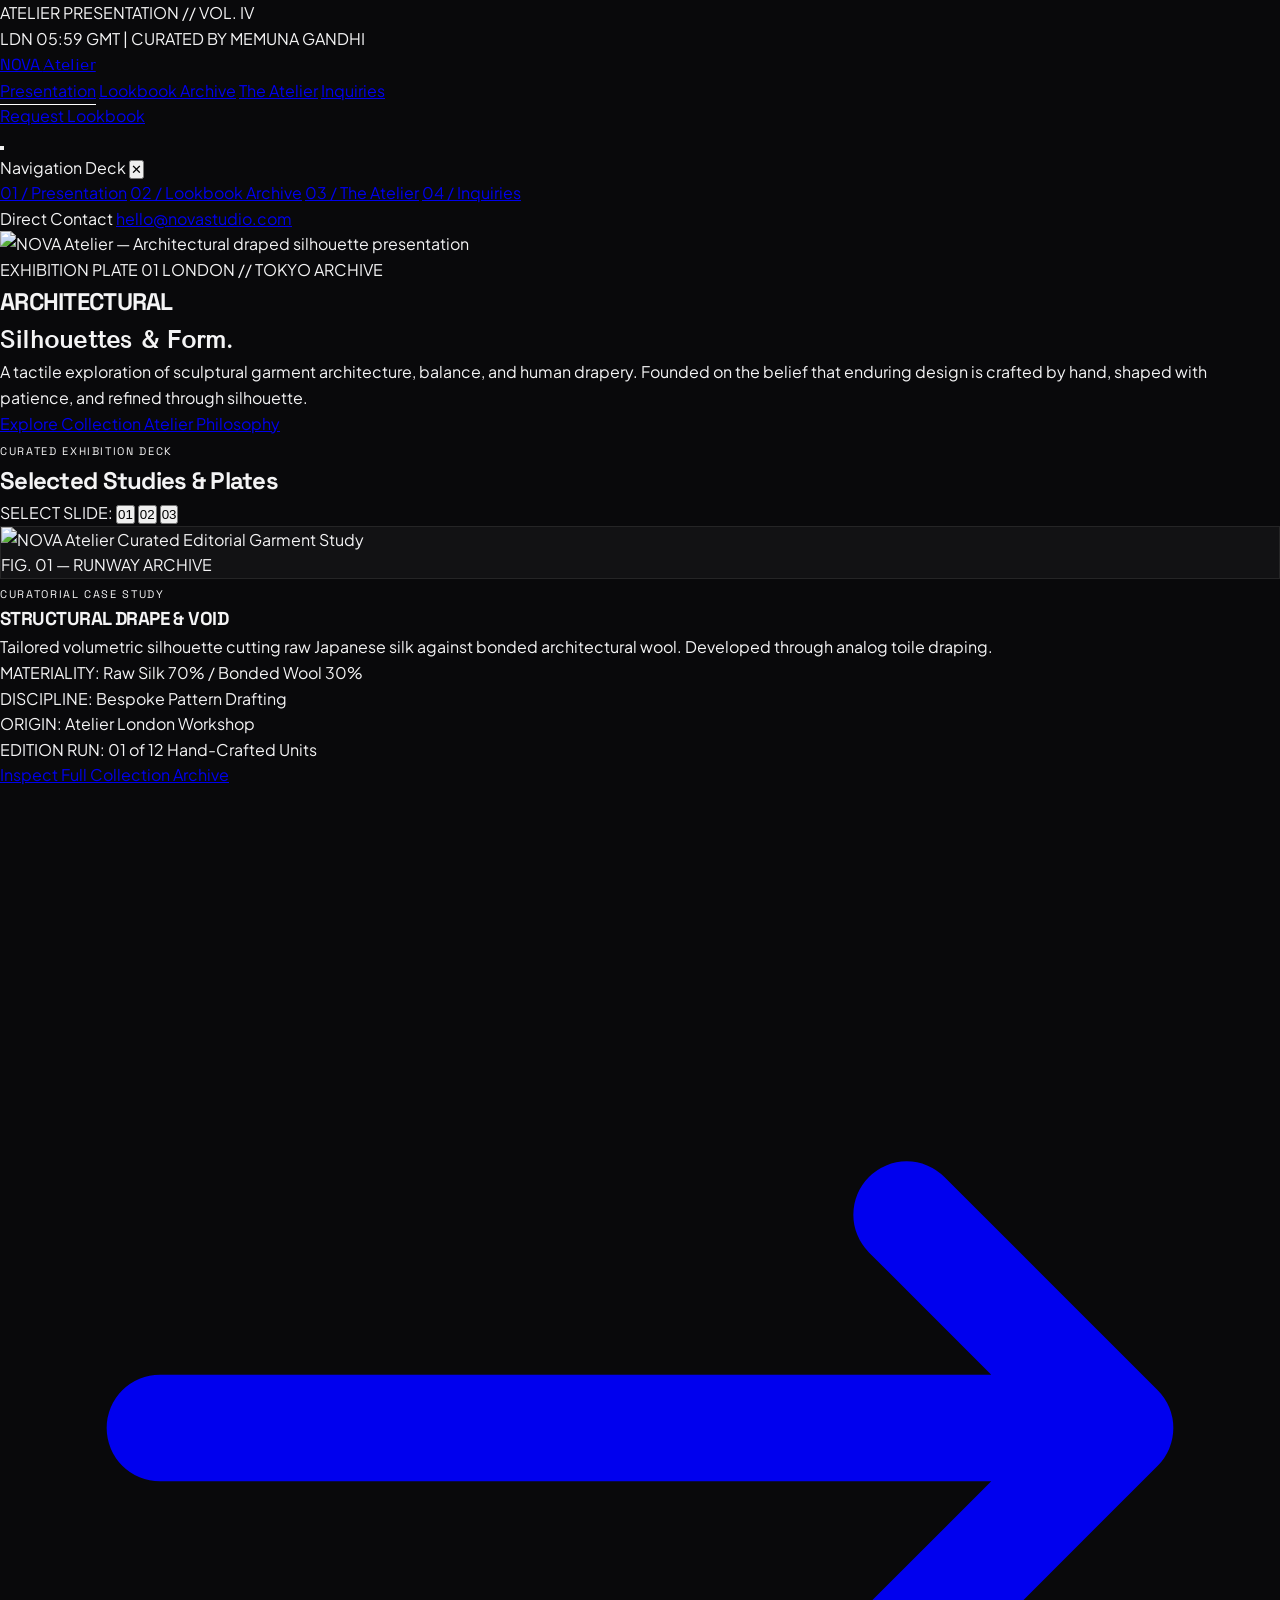
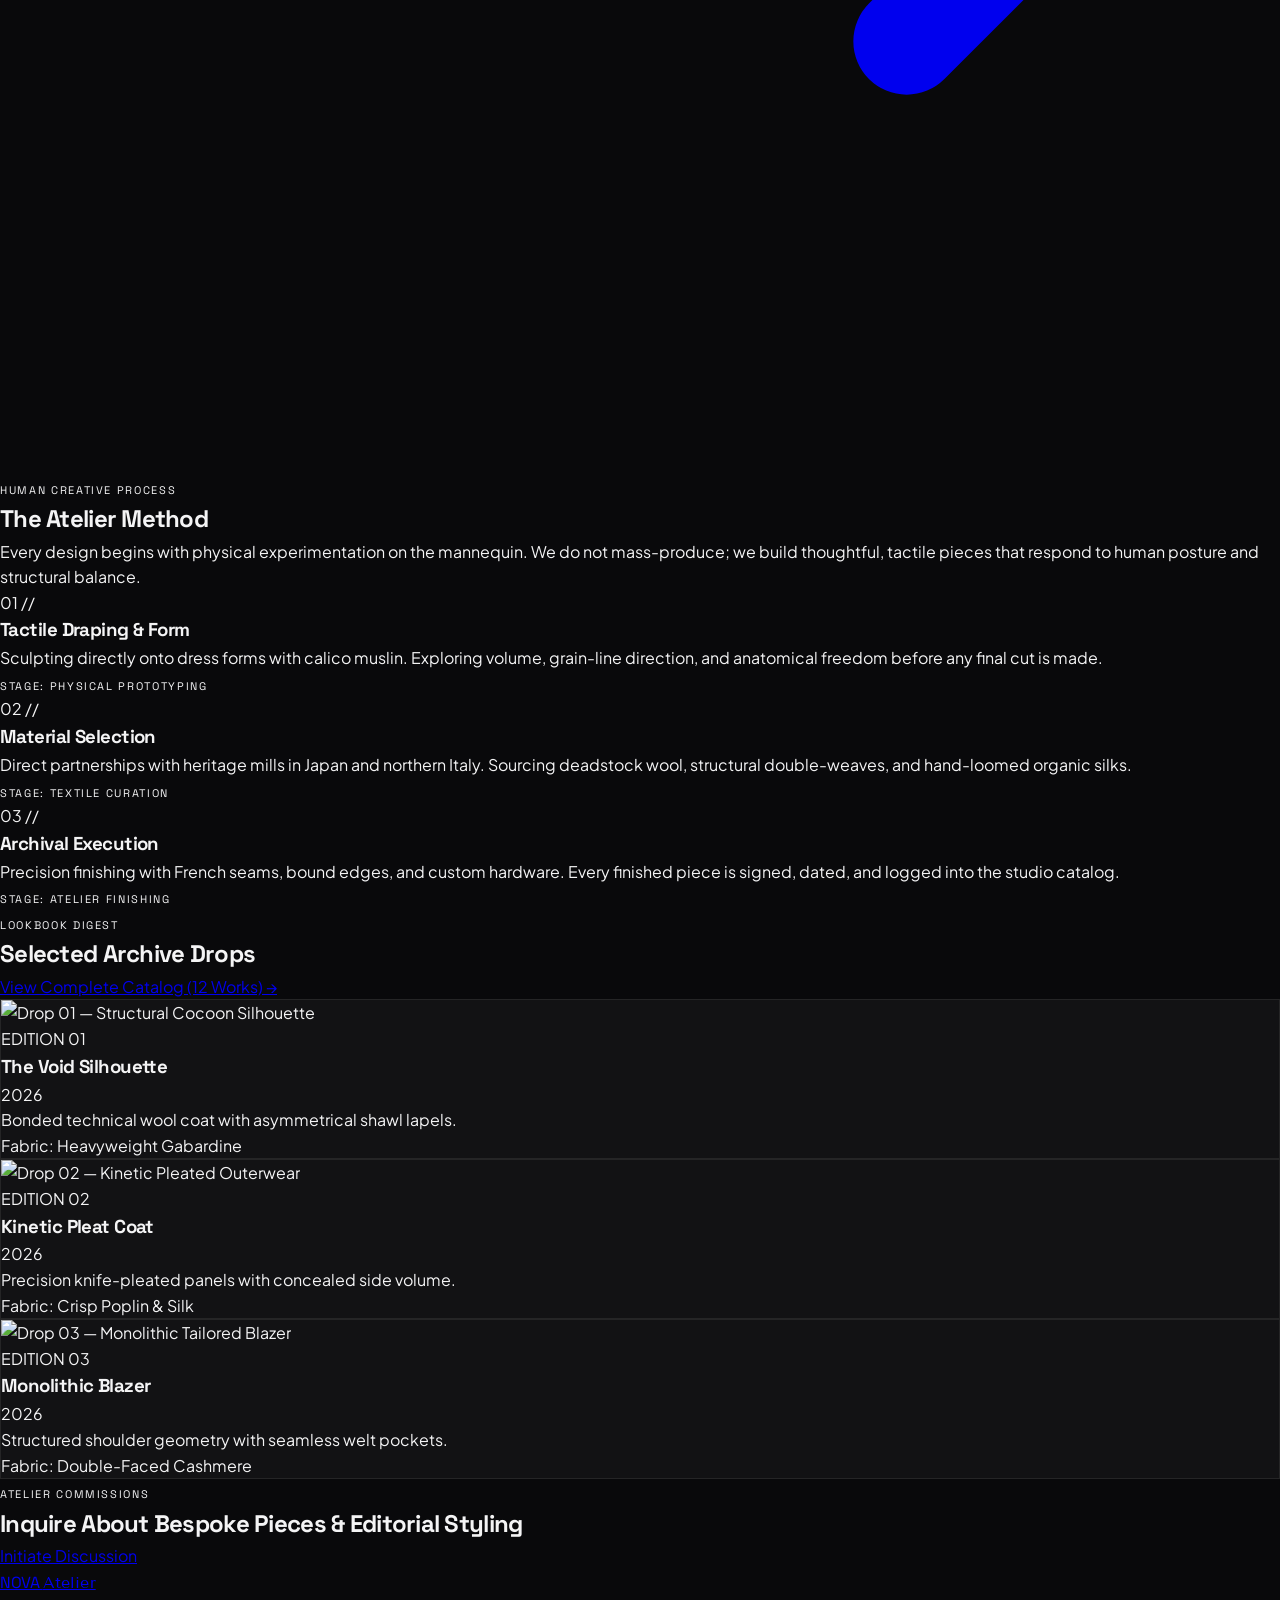
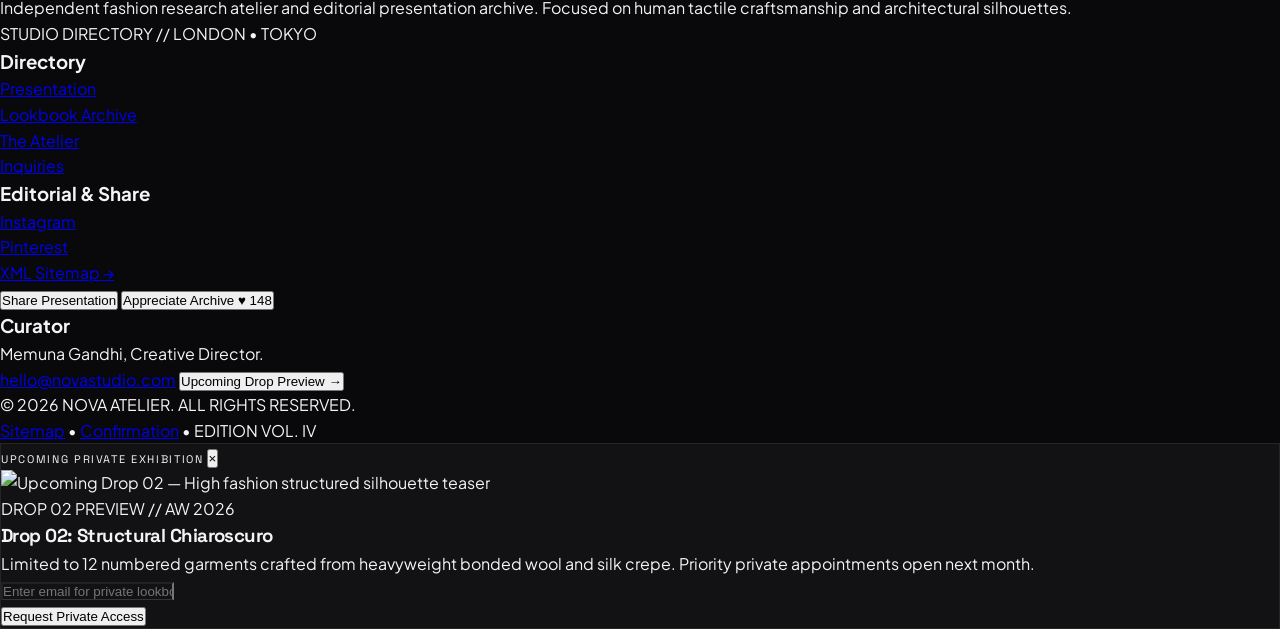
==== commit 8da53002: "feat: add 404 page, thank you page, upcoming drop popup, social sharing/likes, and GA4/GSC integrati" ====
--- a/index.html
+++ b/index.html
@@ -30,6 +30,22 @@
     <link rel="icon" type="image/svg+xml" href="favicon.svg">
     <link rel="canonical" href="https://nova-design-studio.onrender.com/">
 
+    <!-- Google Search Console (GSC) Verification -->
+    <meta name="google-site-verification" content="GSC_VERIFICATION_TOKEN_REPLACE_ME">
+
+    <!-- Google Analytics 4 (GA4) Global Site Tag (gtag.js) -->
+    <!-- Replace G-XXXXXXXXXX with your real GA4 Measurement ID -->
+    <script async src="https://www.googletagmanager.com/gtag/js?id=G-XXXXXXXXXX"></script>
+    <script>
+        window.dataLayer = window.dataLayer || [];
+        function gtag(){dataLayer.push(arguments);}
+        gtag('js', new Date());
+        gtag('config', 'G-XXXXXXXXXX', {
+            send_page_view: true,
+            anonymize_ip: true
+        });
+    </script>
+
     <!-- Tailwind CSS CDN -->
     <script src="https://cdn.tailwindcss.com"></script>
     <link rel="stylesheet" href="css/nova.css">
@@ -116,7 +132,7 @@
         <section class="min-h-[85vh] sm:min-h-[90vh] flex flex-col justify-end px-6 sm:px-10 pb-16 sm:pb-24 relative overflow-hidden" aria-label="Hero Editorial Cover">
             <!-- Background Photography with Subtle Cinematic Scrim -->
             <div class="absolute inset-0 z-0">
-                <img src="https://images.unsplash.com/photo-1539109132314-3477524c8d35?ixlib=rb-1.2.1&auto=format&fit=crop&w=2400&q=85" 
+                <img src="https://images.unsplash.com/photo-1509631179647-0177331693ae?ixlib=rb-1.2.1&auto=format&fit=crop&w=2400&q=85" 
                      alt="NOVA Atelier — Architectural draped silhouette presentation" 
                      class="w-full h-full object-cover object-center brightness-75 contrast-105"
                      loading="eager"
@@ -314,7 +330,7 @@
                 <!-- Archive Card 01 -->
                 <article class="presentation-frame p-4 nova-reveal group">
                     <div class="relative overflow-hidden aspect-[3/4] mb-4 bg-zinc-900">
-                        <img src="https://images.unsplash.com/photo-1539109132314-3477524c8d35?ixlib=rb-1.2.1&auto=format&fit=crop&w=1000&q=80" 
+                        <img src="https://images.unsplash.com/photo-1581044777550-4cfa60707c03?ixlib=rb-1.2.1&auto=format&fit=crop&w=1000&q=80" 
                              alt="Drop 01 — Structural Cocoon Silhouette" 
                              class="w-full h-full object-cover transition-transform duration-700 group-hover:scale-105"
                              loading="lazy">
@@ -335,7 +351,7 @@
                 <!-- Archive Card 02 -->
                 <article class="presentation-frame p-4 nova-reveal group" style="transition-delay: 100ms;">
                     <div class="relative overflow-hidden aspect-[3/4] mb-4 bg-zinc-900">
-                        <img src="https://images.unsplash.com/photo-1483985988355-763728e1935b?ixlib=rb-1.2.1&auto=format&fit=crop&w=1000&q=80" 
+                        <img src="https://images.unsplash.com/photo-1500917293891-ef795e70e1f6?ixlib=rb-1.2.1&auto=format&fit=crop&w=1000&q=80" 
                              alt="Drop 02 — Kinetic Pleated Outerwear" 
                              class="w-full h-full object-cover transition-transform duration-700 group-hover:scale-105"
                              loading="lazy">
@@ -422,18 +438,34 @@
                 </div>
 
                 <div>
-                    <h3 class="text-[10px] uppercase font-mono tracking-widest mb-4 text-white">Editorial</h3>
-                    <ul class="space-y-2.5 text-xs font-light">
+                    <h3 class="text-[10px] uppercase font-mono tracking-widest mb-4 text-white">Editorial &amp; Share</h3>
+                    <ul class="space-y-2.5 text-xs font-light mb-4">
                         <li><a href="https://instagram.com" target="_blank" rel="noopener noreferrer" class="hover:text-white transition-colors">Instagram</a></li>
                         <li><a href="https://pinterest.com" target="_blank" rel="noopener noreferrer" class="hover:text-white transition-colors">Pinterest</a></li>
-                        <li><a href="https://vogue.com" target="_blank" rel="noopener noreferrer" class="hover:text-white transition-colors">Archive Press</a></li>
+                        <li><a href="sitemap.xml" class="hover:text-white transition-colors font-mono text-[11px] text-zinc-400">XML Sitemap &rarr;</a></li>
                     </ul>
+
+                    <!-- Social Share & Like Buttons -->
+                    <div class="flex flex-col space-y-2 pt-2">
+                        <button type="button" class="social-share-btn text-left px-3 py-1.5 border border-white/20 text-[10px] font-mono uppercase tracking-wider text-zinc-300 hover:text-white hover:border-white transition-all">
+                            Share Presentation
+                        </button>
+                        <button type="button" class="atelier-like-btn text-left px-3 py-1.5 border border-white/20 text-[10px] font-mono uppercase tracking-wider text-zinc-400 hover:text-white hover:border-white transition-all flex items-center justify-between">
+                            <span>Appreciate Archive</span>
+                            <span>&hearts; <span class="like-count">148</span></span>
+                        </button>
+                    </div>
                 </div>
 
                 <div class="col-span-2 sm:col-span-1">
                     <h3 class="text-[10px] uppercase font-mono tracking-widest mb-4 text-white">Curator</h3>
                     <p class="text-xs text-zinc-400 font-light mb-3">Memuna Gandhi, Creative Director.</p>
-                    <a href="mailto:hello@novastudio.com" class="text-xs text-white hover:underline font-mono">hello@novastudio.com</a>
+                    <a href="mailto:hello@novastudio.com" class="text-xs text-white hover:underline font-mono block mb-4">hello@novastudio.com</a>
+                    
+                    <!-- Trigger Upcoming Collection Popup -->
+                    <button type="button" class="open-drop-modal-trigger text-[10px] uppercase font-mono tracking-wider px-3 py-1.5 bg-white/10 hover:bg-white hover:text-black border border-white/20 transition-all text-white">
+                        Upcoming Drop Preview &rarr;
+                    </button>
                 </div>
             </div>
 
@@ -443,11 +475,52 @@
             <div>
                 &copy; <span class="copyright-year">2026</span> NOVA ATELIER. ALL RIGHTS RESERVED.
             </div>
-            <div>
-                PRESENTATION EDITION VOL. IV
+            <div class="flex items-center space-x-4">
+                <a href="sitemap.xml" class="hover:text-zinc-300">Sitemap</a>
+                <span>&bull;</span>
+                <a href="thankyou.html" class="hover:text-zinc-300">Confirmation</a>
+                <span>&bull;</span>
+                <span>EDITION VOL. IV</span>
             </div>
         </div>
     </footer>
 
+    <!-- Upcoming Collections Popup / Modal (Editorial Teaser) -->
+    <div id="upcoming-drop-modal" class="fixed inset-0 z-[120] hidden opacity-0 transition-opacity duration-300 flex items-center justify-center p-4 sm:p-6" role="dialog" aria-modal="true" aria-label="Upcoming Collection Announcement">
+        <div class="absolute inset-0 bg-black/85 backdrop-blur-md" id="drop-modal-backdrop"></div>
+        <div class="relative z-10 max-w-lg w-full presentation-frame p-6 sm:p-10 bg-[#121214] shadow-2xl border border-white/20">
+            <div class="flex justify-between items-center mb-6 pb-3 border-b border-white/10">
+                <span class="mono-tag text-zinc-400">UPCOMING PRIVATE EXHIBITION</span>
+                <button type="button" id="close-drop-modal" class="text-zinc-400 hover:text-white text-xl p-1 focus:outline-none" aria-label="Close Announcement">&times;</button>
+            </div>
+
+            <div class="relative aspect-[16/9] overflow-hidden mb-6 bg-zinc-900 border border-white/10">
+                <img src="https://images.unsplash.com/photo-1515886657613-9f3515b0c78f?auto=format&fit=crop&w=1000&q=85" 
+                     alt="Upcoming Drop 02 — High fashion structured silhouette teaser" 
+                     class="w-full h-full object-cover">
+                <div class="absolute top-3 left-3 bg-black/80 px-2.5 py-1 text-[9px] font-mono text-zinc-300 uppercase tracking-widest">
+                    DROP 02 PREVIEW // AW 2026
+                </div>
+            </div>
+
+            <h3 class="text-2xl font-bold uppercase brand-font text-white mb-2">
+                Drop 02: Structural Chiaroscuro
+            </h3>
+            <p class="text-zinc-300 text-xs sm:text-sm font-light leading-relaxed mb-6">
+                Limited to 12 numbered garments crafted from heavyweight bonded wool and silk crepe. Priority private appointments open next month.
+            </p>
+
+            <form onsubmit="event.preventDefault(); alert('Priority invitation registered.'); document.getElementById('close-drop-modal').click();" class="space-y-3">
+                <input type="email" required placeholder="Enter email for private lookbook access..." 
+                       class="editorial-input w-full py-2.5 px-2 text-xs font-light bg-black/40 border border-white/20 placeholder-zinc-500 text-white">
+                <div class="flex items-center gap-3 pt-2">
+                    <button type="submit" class="w-full py-3 bg-white text-black text-xs font-bold uppercase tracking-[0.2em] hover:bg-zinc-200 transition-colors">
+                        Request Private Access
+                    </button>
+                </div>
+            </form>
+        </div>
+    </div>
+
 </body>
 </html>
